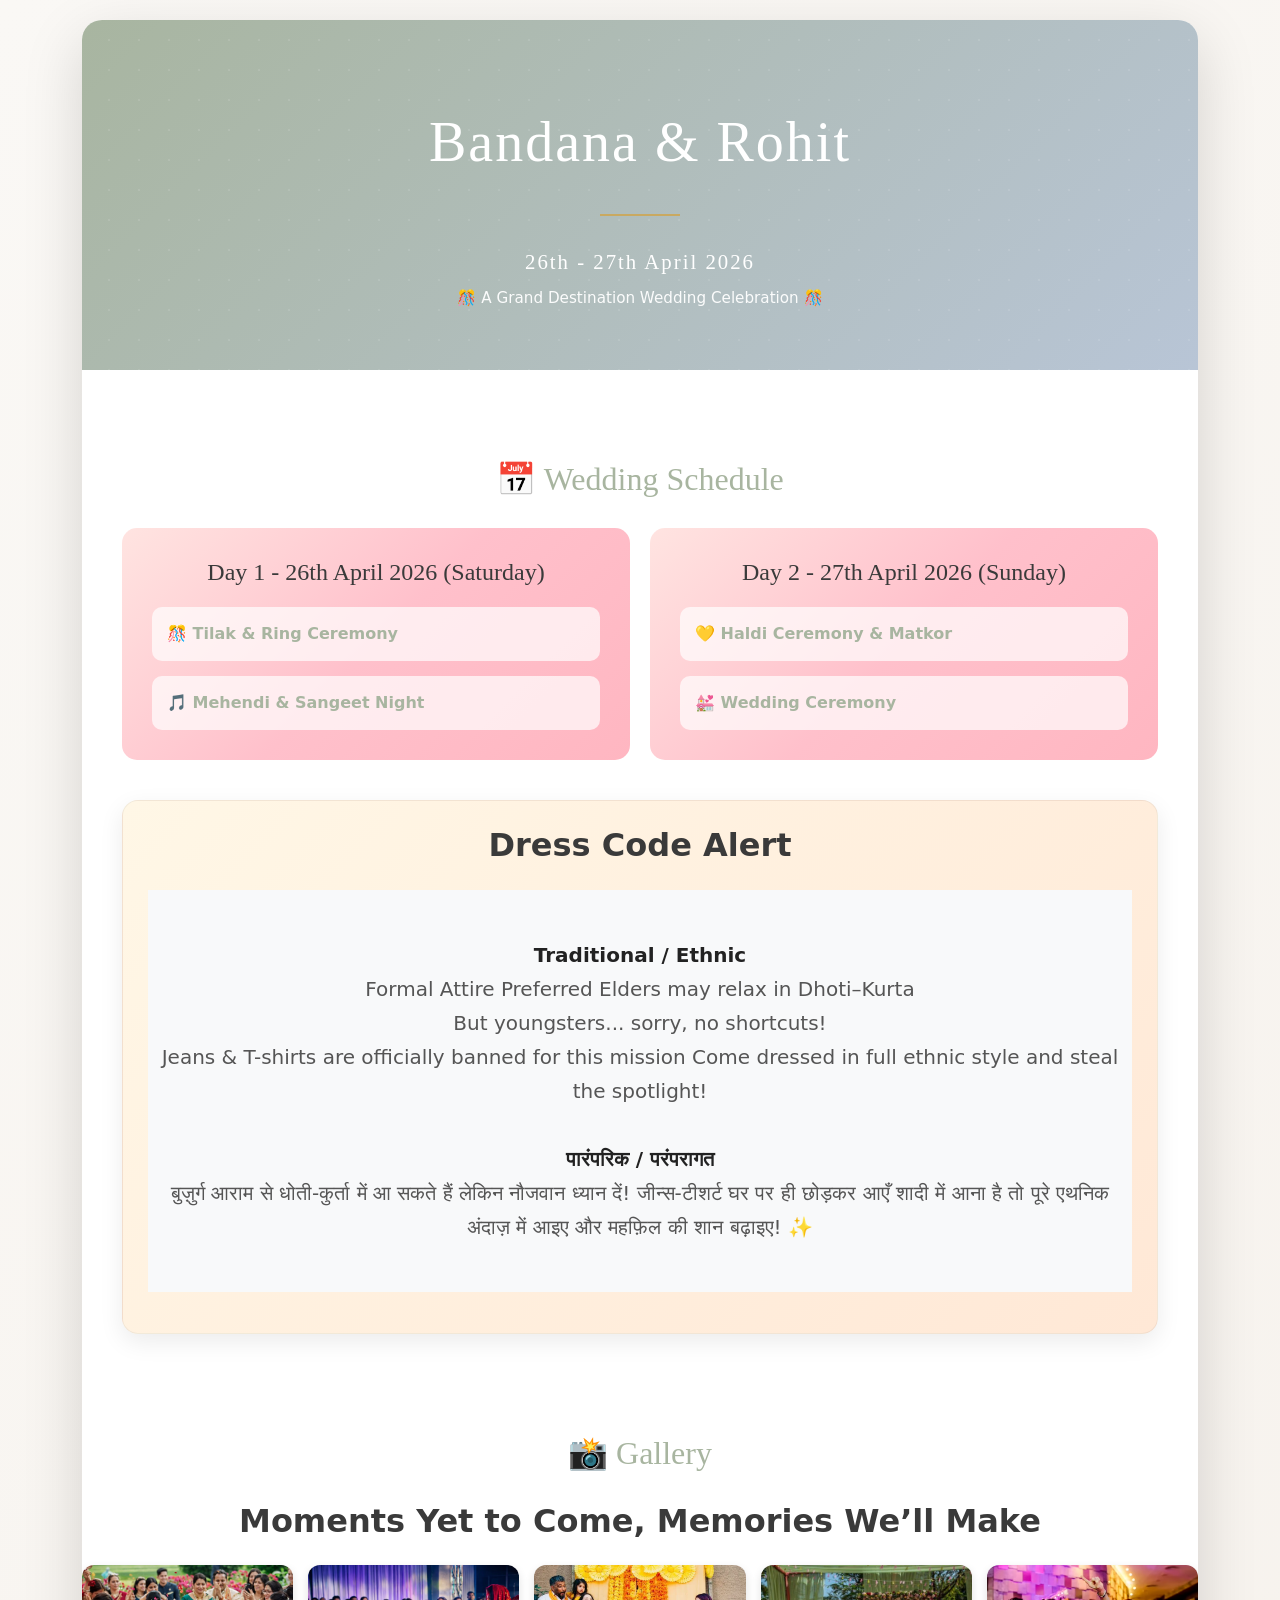
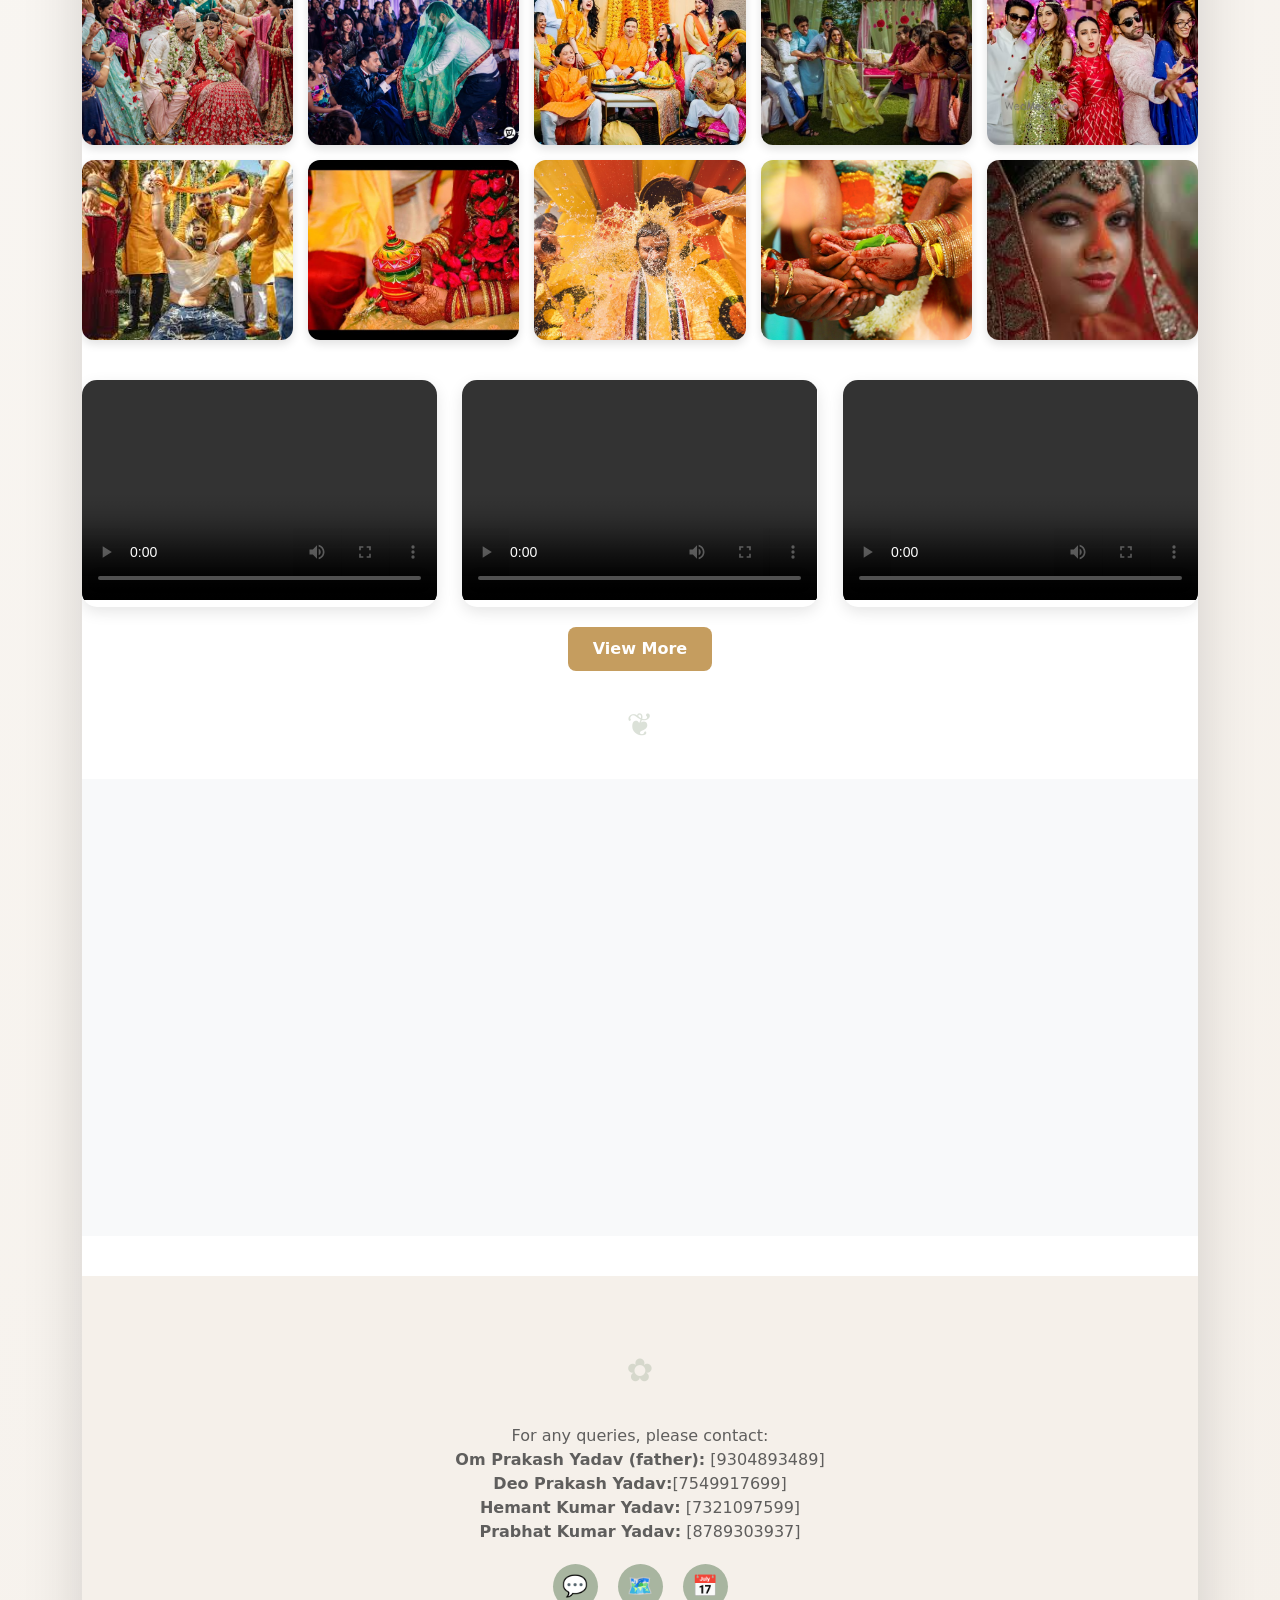
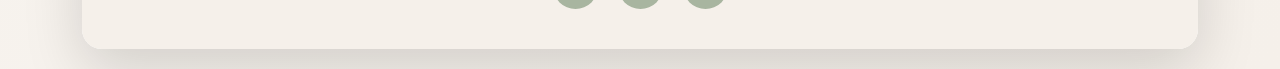
==== details.html @ a18f1889 "Update details.html" ====
<!DOCTYPE html>
<html lang="en">

<head>
    <meta charset="UTF-8">
    <meta name="viewport" content="width=device-width, initial-scale=1.0">
    <title>Wedding Invitation</title>
    <link rel="stylesheet" href="style.css">
    <link href="https://cdn.jsdelivr.net/npm/bootstrap@5.3.2/dist/css/bootstrap.min.css" rel="stylesheet">
</head>

<body>
    <div class="container">
        <div class="invitation-card">
            <div class="header-section">

                <div class="couple-names">
                    Bandana & Rohit
                </div>
                <div class="divider"></div>
                <div class="wedding-date">26th - 27th April 2026</div>
                <div
                    style="font-size: 0.95rem; color: rgba(255,255,255,0.95); margin-top: 10px; position: relative; z-index: 1;">
                    🎊 A Grand Destination Wedding Celebration 🎊
                </div>
            </div>

            <div class="content-section">
                <h2
                    style="font-family: var(--font-display); font-size: 2rem; color: var(--color-sage); text-align: center; margin: 40px 0 30px;">
                    📅 Wedding Schedule</h2>

                <div style="
display:grid;
grid-template-columns:repeat(auto-fit,minmax(350px,1fr));
gap:20px;
margin-bottom:40px;
">

                    <!-- Day 1 -->
                    <div
                        style="background: linear-gradient(135deg, #ffe4e1 0%, #ffc0cb 50%, #ffb6c1 100%); padding: 30px; border-radius: 15px;">
                        <h3
                            style="font-family: var(--font-display); color: var(--color-charcoal); font-size: 1.5rem; margin-bottom: 20px; text-align: center;">
                            Day 1 - 26th April 2026 (Saturday)
                        </h3>

                        <div style="display: grid; gap: 15px;">
                            <div style="background: rgba(255,255,255,0.7); padding: 15px; border-radius: 10px;">
                                <strong style="color: var(--color-sage);">🎊 Tilak & Ring Ceremony</strong>
                            </div>

                            <div style="background: rgba(255,255,255,0.7); padding: 15px; border-radius: 10px;">
                                <strong style="color: var(--color-sage);">🎵 Mehendi &  Sangeet Night </strong>
                            </div>
                        </div>
                    </div>
                    <!-- Day 2 -->
                    <div
                        style="background: linear-gradient(135deg, #ffe4e1 0%, #ffc0cb 50%, #ffb6c1 100%); padding: 30px; border-radius: 15px;">
                        <h3
                            style="font-family: var(--font-display); color: var(--color-charcoal); font-size: 1.5rem; margin-bottom: 20px; text-align: center;">
                            Day 2 - 27th April 2026 (Sunday)
                        </h3>

                        <div style="display: grid; gap: 15px;">

                            <div style="background: rgba(255,255,255,0.7); padding: 15px; border-radius: 10px;">
                                <strong style="color: var(--color-sage);">💛 Haldi Ceremony & Matkor</strong>
                            </div>
                            <div style="background: rgba(255,255,255,0.7); padding: 15px; border-radius: 10px;">
                                <strong style="color: var(--color-sage);">💒 Wedding Ceremony</strong>
                            </div>
                        </div>
                    </div>

                </div>

                <!-- Dress Code Card -->
                <div class="detail-card">
                    <div class="detail-text fs-5">
                        <h2 style="text-align:center;margin-bottom:25px;font-weight:700;color:var(--color-charcoal);">
                            Dress Code Alert
                        </h2>
                            <!-- English -->
                              <p class="bg-light py-5">
                            <strong><b>Traditional / Ethnic</b></strong><br>
                             Formal Attire Preferred Elders may relax in Dhoti–Kurta <br>But youngsters... sorry, no shortcuts!<br>
                            Jeans & T-shirts are officially banned for this mission 
                            Come dressed in full ethnic style and steal the spotlight!<br><br>
                            <!-- Hindi -->
                            
                            <strong>पारंपरिक / परंपरागत</strong><br>
                            बुज़ुर्ग आराम से धोती-कुर्ता में आ सकते हैं 
                            लेकिन नौजवान ध्यान दें!
                            जीन्स-टीशर्ट घर पर ही छोड़कर आएँ 
                            शादी में आना है तो पूरे एथनिक अंदाज़ में आइए और महफ़िल की शान बढ़ाइए! ✨</p>
                    </div>
                </div>
            </div>

            <h2 style=" font-family: var(--font-display); font-size: 2rem; color: var(--color-sage); text-align:
                            center; margin: 50px 0 30px;">
                📸 Gallery</h2>

            <div id="gallery-section" style="margin-bottom:40px;">

                <h2 style="text-align:center;margin-bottom:25px;font-weight:700;color:var(--color-charcoal);">
                    Moments Yet to Come, Memories We’ll Make
                </h2>

                <div class="gallery-grid">
                    <img src="weading.png" class="gallery-img">
                    <img src="dance.png" class="gallery-img">
                    <img src="family.webp" class="gallery-img">
                    <img src="family2.jpg" class="gallery-img">
                    <img src="fun2.avif" class="gallery-img">
                    <img src="haldi.jpeg" class="gallery-img">
                    <img src="bihari.jpg" class="gallery-img">
                    <img src="haldi2.webp" class="gallery-img">
                    <img src="vandu.jpeg" class="gallery-img">
                    <img src="sindoor.jpeg" class="gallery-img">

                </div>


            </div>

            <div class="video-grid">

                <div class="video-card">
                    <video controls>
                        <source src="dance.mp4" type="video/mp4">
                    </video>
                </div>

                <div class="video-card">
                    <video controls>
                        <source src="funmoment.mp4" type="video/mp4">
                    </video>
                </div>

                <div class="video-card">
                    <video controls>
                        <source src="father-moment.mp4" type="video/mp4">
                    </video>
                </div>
            </div>

            <div style="text-align:center;">
                <button class="view-more-btn" onclick="showMoreVideos(this)">
                    View More
                </button>
            </div>

            <div class="decorative-element">❦</div><div class="details-grid bg-light">
                    <!-- Venue Card -->
                    <div class="">
                        <!-- Google Maps Embed -->
                        
                        <iframe src="https://www.google.com/maps/embed?pb=!1m18!1m12!1m3!1d3599.4358944942387!2d85.2217931753936!3d25.557160877481095!2m3!1f0!2f0!3f0!3m2!1i1024!2i768!4f13.1!3m3!1m2!1s0x39f2a1364d411ce1%3A0x1c06bd590e1f676f!2sUsha%20Resort%20%7C%20Best%20Destination%20Wedding%20in%20patna!5e0!3m2!1sen!2sin!4v1775401212405!5m2!1sen!2sin" width="600" height="450" style="border:0;" allowfullscreen="" loading="lazy" referrerpolicy="no-referrer-when-downgrade"></iframe>
                    </div>
                </div>
            

           

        <div class="footer-section">
            

            <div class="decorative-element">✿</div>

            <div style="margin-top: 25px; color: var(--color-charcoal); opacity: 0.8;">
                For any queries, please contact:<br>
                <strong>Om Prakash Yadav (father):</strong> [9304893489]<br>
                <strong>Deo Prakash Yadav:</strong>[7549917699] <br>
                <strong>Hemant Kumar Yadav:</strong> [7321097599]<br>
                <strong>Prabhat Kumar Yadav:</strong> [8789303937]
            </div>

            <div class="social-links">
                <a href="#" class="social-link" title="WhatsApp">💬</a>
                <a href="#" class="social-link" title="Location">🗺️</a>
                <a href="#" class="social-link" title="Calendar">📅</a>
            </div>
        </div>
    </div>
    </div>
    <script>document.getElementById('rsvpForm').addEventListener('submit', function (e) {
            e.preventDefault();

            const name = document.getElementById('guestName').value;
            const email = document.getElementById('guestEmail').value;
            const attendance = document.getElementById('attendance').value;
            const guests = document.getElementById('guests').value;
            const phone = document.getElementById('phone').value || 'Not provided';

            if (attendance === 'yes') {
                const guestData = {
                    name: name,
                    email: email,
                    guests: guests,
                    phone: phone,
                    timestamp: new Date().toLocaleString('en-IN', { timeZone: 'Asia/Kolkata' })
                };

                let guestList = JSON.parse(localStorage.getItem('weddingGuests') || '[]');
                guestList.push(guestData);
                localStorage.setItem('weddingGuests', JSON.stringify(guestList));
            }

            const message = `*New RSVP Response*%0A%0AName: ${name}%0AEmail: ${email}%0AAttendance: ${attendance === 'yes' ? 'Attending ✅' : 'Not Attending ❌'}%0AGuests: ${guests}%0APhone: ${phone}`;

            const whatsappNumber = '917321097599';
            const whatsappURL = `https://wa.me/${whatsappNumber}?text=${message}`;

            const responseMessage = document.getElementById('responseMessage');

            if (attendance === 'yes') {
                responseMessage.textContent = `Thank you, ${name}! We're delighted you'll be joining us. Redirecting to WhatsApp...`;
                responseMessage.style.background = 'rgba(168, 181, 160, 0.2)';
            } else {
                responseMessage.textContent = `Thank you for letting us know, ${name}. We'll miss you! Redirecting to WhatsApp...`;
                responseMessage.style.background = 'rgba(212, 165, 154, 0.2)';
            }

            responseMessage.classList.add('show');

            setTimeout(() => {
                window.open(whatsappURL, '_blank');
                this.reset();
            }, 1500);

            setTimeout(() => {
                responseMessage.classList.remove('show');
            }, 5000);
        });</script>
    <script src="page.js"></script>
</body>

</html>
---- style.css ----
:root {
      --color-cream: #faf8f5;
      --color-sage: #a8b5a0;
      --color-terracotta: #d4a59a;
      --color-gold: #c9a961;
      --color-charcoal: #3a3a3a;
      --color-white: #ffffff;
      --color-dusty-blue: #b8c5d6;
      --font-display: 'Georgia', serif;
      --font-body: -apple-system, BlinkMacSystemFont, 'Segoe UI', sans-serif;
  }

  * {
      margin: 0;
      padding: 0;
      box-sizing: border-box;
  }

  body {
      font-family: var(--font-body);
      background: linear-gradient(135deg, var(--color-cream) 0%, #f5f0ea 100%);
      color: var(--color-charcoal);
      line-height: 1.6;
      min-height: 100vh;
      overflow-x: hidden;
  }

  .container {
      max-width: 700px;
      margin: 0 auto;
      padding: 20px;
  }

  .invitation-card {
      background: var(--color-white);
      border-radius: 20px;
      box-shadow: 0 20px 60px rgba(0, 0, 0, 0.15);
      overflow: hidden;
      animation: fadeInUp 1s ease-out;
  }

  @keyframes fadeInUp {
      from {
          opacity: 0;
          transform: translateY(30px);
      }

      to {
          opacity: 1;
          transform: translateY(0);
      }
  }

  .header-section {
      background: linear-gradient(135deg, var(--color-sage) 0%, var(--color-dusty-blue) 100%);
      padding: 60px 40px;
      text-align: center;
      position: relative;
      overflow: hidden;
  }

  .header-section::before {
      content: '';
      position: absolute;
      top: -50%;
      left: -50%;
      width: 200%;
      height: 200%;
      background: radial-gradient(circle, rgba(255, 255, 255, 0.1) 1px, transparent 1px);
      background-size: 30px 30px;
      animation: movePattern 20s linear infinite;
  }

  @keyframes movePattern {
      0% {
          transform: translate(0, 0);
      }

      100% {
          transform: translate(30px, 30px);
      }
  }

  .invitation-title {
      font-family: var(--font-display);
      font-size: 1.2rem;
      letter-spacing: 4px;
      text-transform: uppercase;
      color: var(--color-white);
      margin-bottom: 15px;
      position: relative;
      z-index: 1;
      animation: fadeIn 1.5s ease-out 0.3s both;
  }

  @keyframes fadeIn {
      from {
          opacity: 0;
      }

      to {
          opacity: 1;
      }
  }

  .couple-names {
      font-family: var(--font-display);
      font-size: 3.5rem;
      color: var(--color-white);
      font-weight: 400;
      letter-spacing: 2px;
      margin: 20px 0;
      position: relative;
      z-index: 1;
      animation: fadeIn 1.5s ease-out 0.6s both;
  }

  .ampersand {
      font-size: 2.5rem;
      font-style: italic;
      margin: 0 15px;
      opacity: 0.9;
      font-family: 'Courier New', monospace;
      color: var(--color-gold);
  }

  .code-bracket {
      color: var(--color-gold);
      font-family: 'Courier New', monospace;
      font-size: 2.8rem;
      opacity: 0.8;
  }

  .wedding-date {
      font-family: var(--font-display);
      font-size: 1.3rem;
      color: var(--color-white);
      letter-spacing: 2px;
      margin-top: 20px;
      position: relative;
      z-index: 1;
      animation: fadeIn 1.5s ease-out 0.9s both;
  }

  .divider {
      width: 80px;
      height: 2px;
      background: var(--color-gold);
      margin: 30px auto;
      position: relative;
      animation: expandWidth 1s ease-out 1.2s both;
  }

  @keyframes expandWidth {
      from {
          width: 0;
      }

      to {
          width: 80px;
      }
  }

  .content-section {
      padding: 50px 40px;
  }

  .section-title {
      font-family: var(--font-display);
      font-size: 1.8rem;
      color: var(--color-sage);
      text-align: center;
      margin-bottom: 25px;
      letter-spacing: 1px;
  }

  .message {
      font-size: 1.1rem;
      text-align: center;
      color: var(--color-charcoal);
      line-height: 1.8;
      margin-bottom: 40px;
      font-style: italic;
      opacity: 0.9;
  }

  .details-grid {
      display: grid;
      grid-template-columns: repeat(auto-fit, minmax(250px, 1fr));
      gap: 30px;
      margin-bottom: 40px;
  }

  .detail-card {
      background: linear-gradient(135deg, #f9f7f4 0%, #fdfbf8 100%);
      padding: 30px;
      border-radius: 15px;
      text-align: center;
      border: 1px solid rgba(168, 181, 160, 0.2);
      transition: transform 0.3s ease, box-shadow 0.3s ease;
  }

  .detail-card:hover {
      transform: translateY(-5px);
      box-shadow: 0 10px 30px rgba(0, 0, 0, 0.1);
  }

  .detail-icon {
      font-size: 2.5rem;
      margin-bottom: 15px;
  }

  .detail-label {
      font-family: var(--font-display);
      font-size: 1.2rem;
      color: var(--color-sage);
      margin-bottom: 10px;
      letter-spacing: 1px;
  }

  .detail-text {
      font-size: 1rem;
      color: var(--color-charcoal);
      line-height: 1.6;
  }

  .venue-name {
      font-weight: 600;
      margin-bottom: 5px;
  }

  .rsvp-section {
      background: linear-gradient(135deg, var(--color-terracotta) 0%, #e4b8ad 100%);
      padding: 40px;
      text-align: center;
      border-radius: 15px;
      margin-top: 30px;
  }

  .rsvp-title {
      font-family: var(--font-display);
      font-size: 1.8rem;
      color: var(--color-white);
      margin-bottom: 20px;
      letter-spacing: 1px;
  }

  .rsvp-form {
      max-width: 400px;
      margin: 0 auto;
  }

  .form-group {
      margin-bottom: 20px;
      text-align: left;
  }

  .form-label {
      display: block;
      color: var(--color-white);
      margin-bottom: 8px;
      font-weight: 500;
      font-size: 0.95rem;
  }

  .form-input,
  .form-select {
      width: 100%;
      padding: 12px 15px;
      border: 2px solid rgba(255, 255, 255, 0.3);
      border-radius: 8px;
      font-size: 1rem;
      font-family: var(--font-body);
      background: rgba(255, 255, 255, 0.95);
      color: var(--color-charcoal);
      transition: border-color 0.3s ease;
  }

  .form-input:focus,
  .form-select:focus {
      outline: none;
      border-color: var(--color-gold);
  }

  .form-select {
      cursor: pointer;
  }

  .submit-btn {
      width: 100%;
      padding: 15px 30px;
      background: var(--color-gold);
      color: var(--color-white);
      border: none;
      border-radius: 8px;
      font-size: 1.1rem;
      font-weight: 600;
      letter-spacing: 1px;
      text-transform: uppercase;
      cursor: pointer;
      transition: background 0.3s ease, transform 0.2s ease;
      margin-top: 10px;
  }

  .submit-btn:hover {
      background: #b8954f;
      transform: translateY(-2px);
  }

  .submit-btn:active {
      transform: translateY(0);
  }

  .response-message {
      margin-top: 20px;
      padding: 15px;
      border-radius: 8px;
      background: rgba(255, 255, 255, 0.9);
      color: var(--color-charcoal);
      display: none;
  }

  .response-message.show {
      display: block;
      animation: slideDown 0.5s ease-out;
  }

  @keyframes slideDown {
      from {
          opacity: 0;
          transform: translateY(-10px);
      }

      to {
          opacity: 1;
          transform: translateY(0);
      }
  }

  .footer-section {
      padding: 40px;
      text-align: center;
      background: #f5f0ea;
  }

  .footer-text {
      font-family: var(--font-display);
      font-size: 1.1rem;
      color: var(--color-sage);
      font-style: italic;
      margin-bottom: 15px;
  }

  .social-links {
      display: flex;
      justify-content: center;
      gap: 20px;
      margin-top: 20px;
  }

  .social-link {
      width: 45px;
      height: 45px;
      border-radius: 50%;
      background: var(--color-sage);
      color: var(--color-white);
      display: flex;
      align-items: center;
      justify-content: center;
      text-decoration: none;
      font-size: 1.3rem;
      transition: background 0.3s ease, transform 0.3s ease;
  }

  .social-link:hover {
      background: var(--color-gold);
      transform: scale(1.1);
  }

  .decorative-element {
      text-align: center;
      margin: 30px 0;
      font-size: 2rem;
      color: var(--color-sage);
      opacity: 0.4;
  }

  @media (max-width: 768px) {
      .couple-names {
          font-size: 2.5rem;
      }

      .ampersand {
          font-size: 2rem;
      }

      .header-section,
      .content-section,
      .rsvp-section,
      .footer-section {
          padding: 30px 25px;
      }

      .details-grid {
          grid-template-columns: 1fr;
      }
  }
  .gallery-grid{
    display:grid;
    grid-template-columns:repeat(auto-fit,minmax(180px,1fr));
    gap:15px;
    margin-bottom:40px;
}

.gallery-img{
    width:100%;
    height:180px;
    object-fit:cover;
    border-radius:12px;
    box-shadow:0 4px 10px rgba(0,0,0,0.12);
    transition:transform .3s ease;
    cursor:pointer;
}

.gallery-img:hover{
    transform:scale(1.06);
}
.video-grid{
display:grid;
grid-template-columns:repeat(auto-fit,minmax(300px,1fr));
gap:25px;
margin-bottom:20px;
}

.video-card{
border-radius:15px;
overflow:hidden;
box-shadow:0 5px 15px rgba(0,0,0,0.1);
}

.video-card video{
width:100%;
height:220px;
object-fit:cover;
}

.extra-video{
display:none;
}

.view-more-btn{
padding:10px 25px;
border:none;
background:#c59d5f;
color:white;
border-radius:8px;
cursor:pointer;
font-weight:600;
}
.detail-card{
background: linear-gradient(135deg,#fff7e6,#ffe8d6);
border-radius:16px;
padding:25px;
box-shadow:0 8px 25px rgba(0,0,0,0.08);
border:1px solid rgba(0,0,0,0.05);
transition:all .3s ease;
position:relative;
overflow:hidden;
}

.detail-card:hover{
transform:translateY(-5px);
box-shadow:0 12px 35px rgba(0,0,0,0.12);
}

.detail-icon{
font-size:35px;
margin-bottom:10px;
background:linear-gradient(135deg,#ffb347,#ffcc33);
width:60px;
height:60px;
display:flex;
align-items:center;
justify-content:center;
border-radius:50%;
box-shadow:0 4px 12px rgba(0,0,0,0.15);
}

.venue-name{
font-size:20px;
font-weight:700;
color:#444;
margin-bottom:10px;
letter-spacing:0.5px;
}

.detail-text{
font-size:15px;
line-height:1.7;
color:#555;
}

.detail-text strong{
color:#222;
font-weight:600;
}
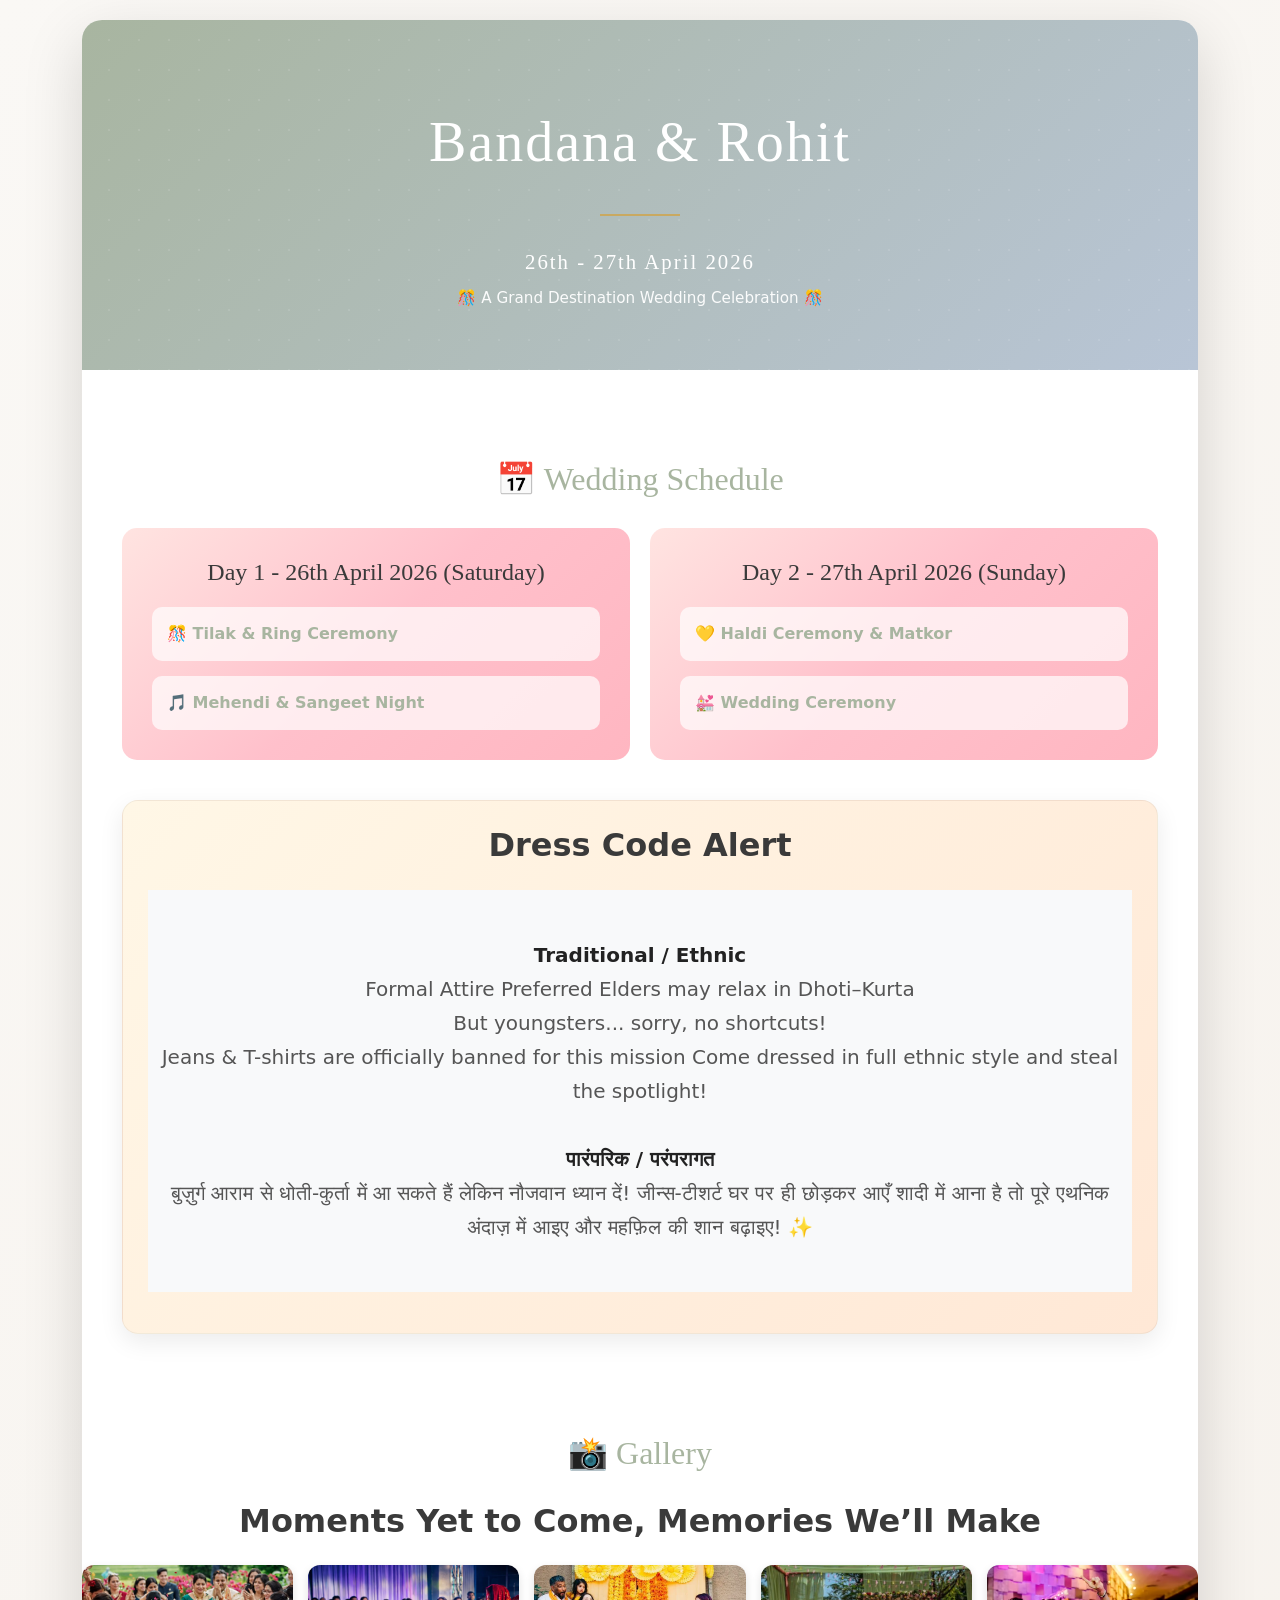
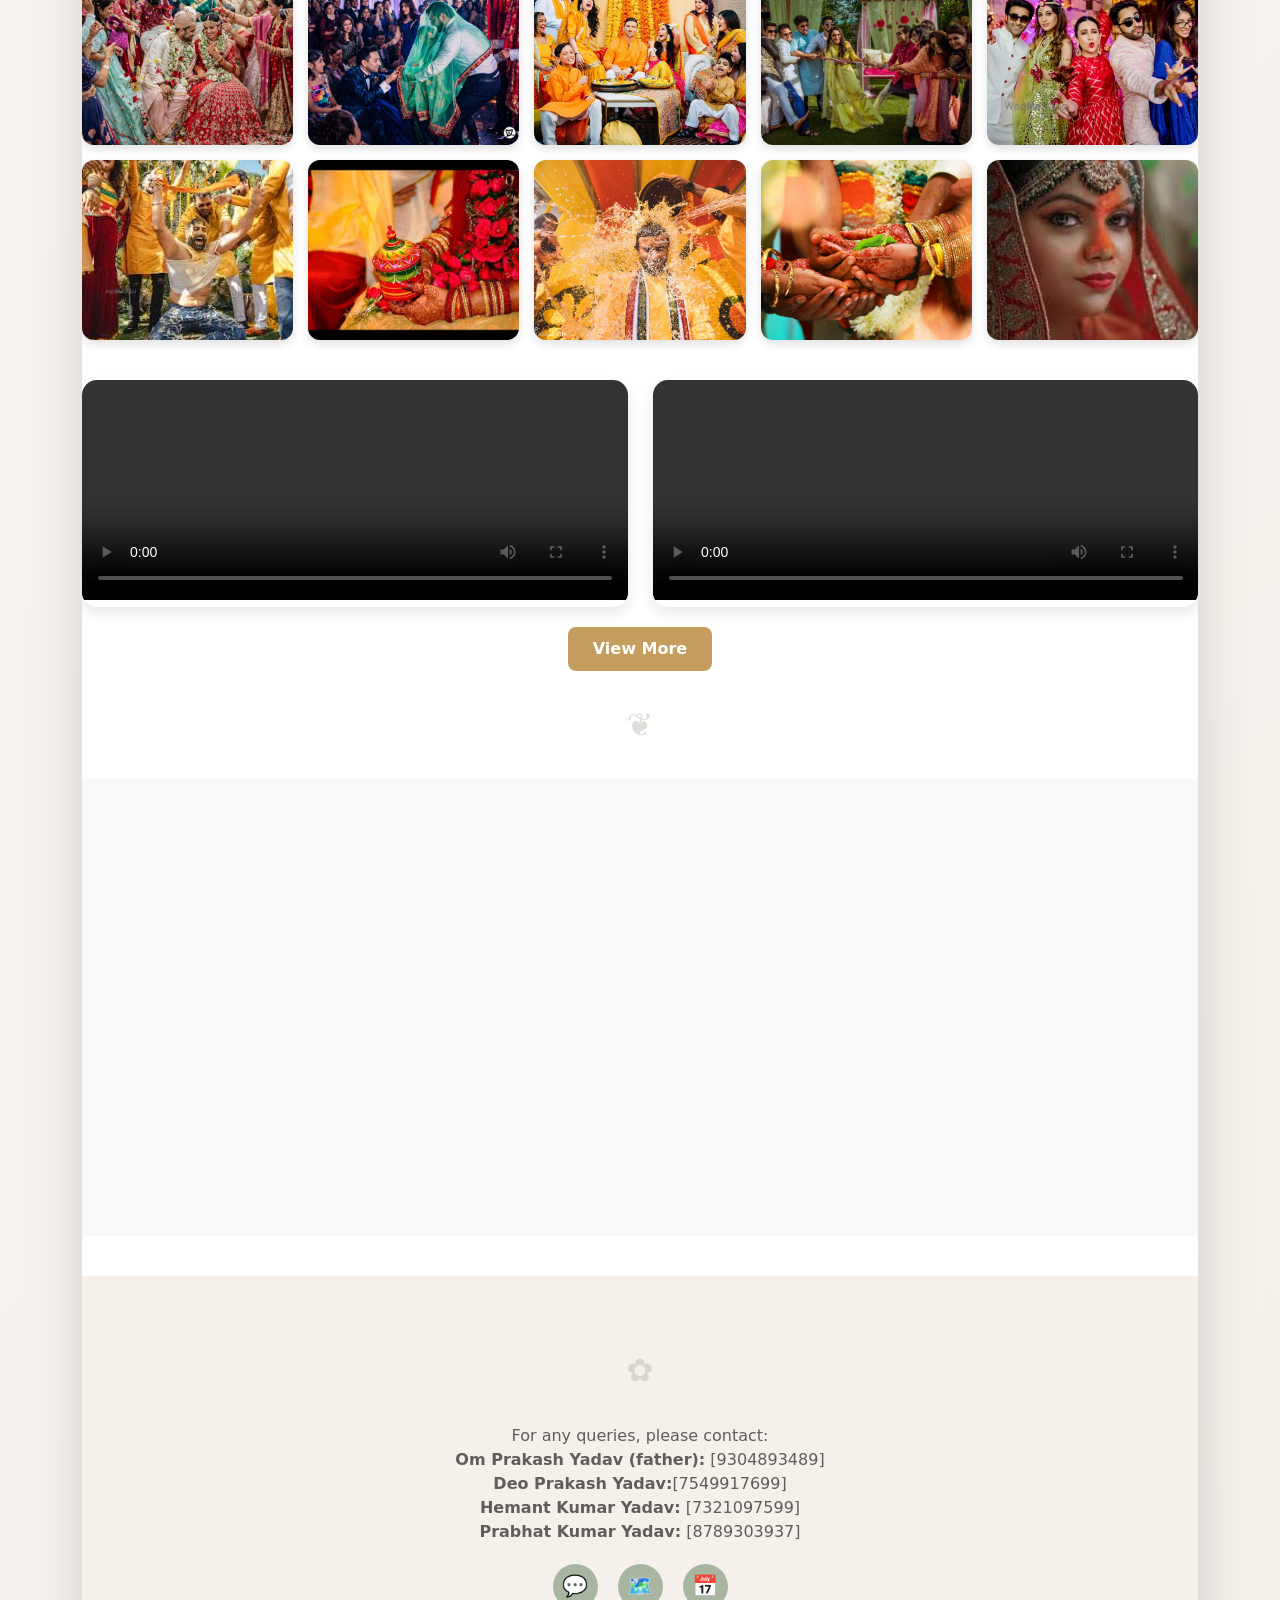
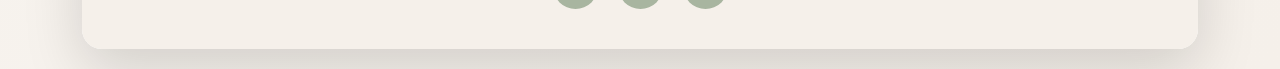
==== commit fee7e9c4: "Update details.html" ====
--- a/details.html
+++ b/details.html
@@ -128,11 +128,11 @@
 
             <div class="video-grid">
 
-                <div class="video-card">
+                <!--div class="video-card">
                     <video controls>
                         <source src="dance.mp4" type="video/mp4">
                     </video>
-                </div>
+            </div-->
 
                 <div class="video-card">
                     <video controls>
@@ -186,6 +186,31 @@
         </div>
     </div>
     </div>
+    
+                <audio id="bgMusic" loop>
+                    <source src="weading.mp3" type="audio/mpeg">
+                </audio>
+    <script>
+                    let music = document.getElementById("bgMusic");
+
+                    document.getElementById("startScreen").onclick = function () {
+                        music.play();
+                        this.style.display = "none";
+                    }
+                </script>
+
+                <script>
+                    window.addEventListener("load", function () {
+                        const music = document.getElementById("bgMusic");
+
+                        function playMusic() {
+                            music.play();
+                            document.removeEventListener("click", playMusic);
+                        }
+
+                        document.addEventListener("click", playMusic);
+                    });
+                </script>
     <script>document.getElementById('rsvpForm').addEventListener('submit', function (e) {
             e.preventDefault();
 
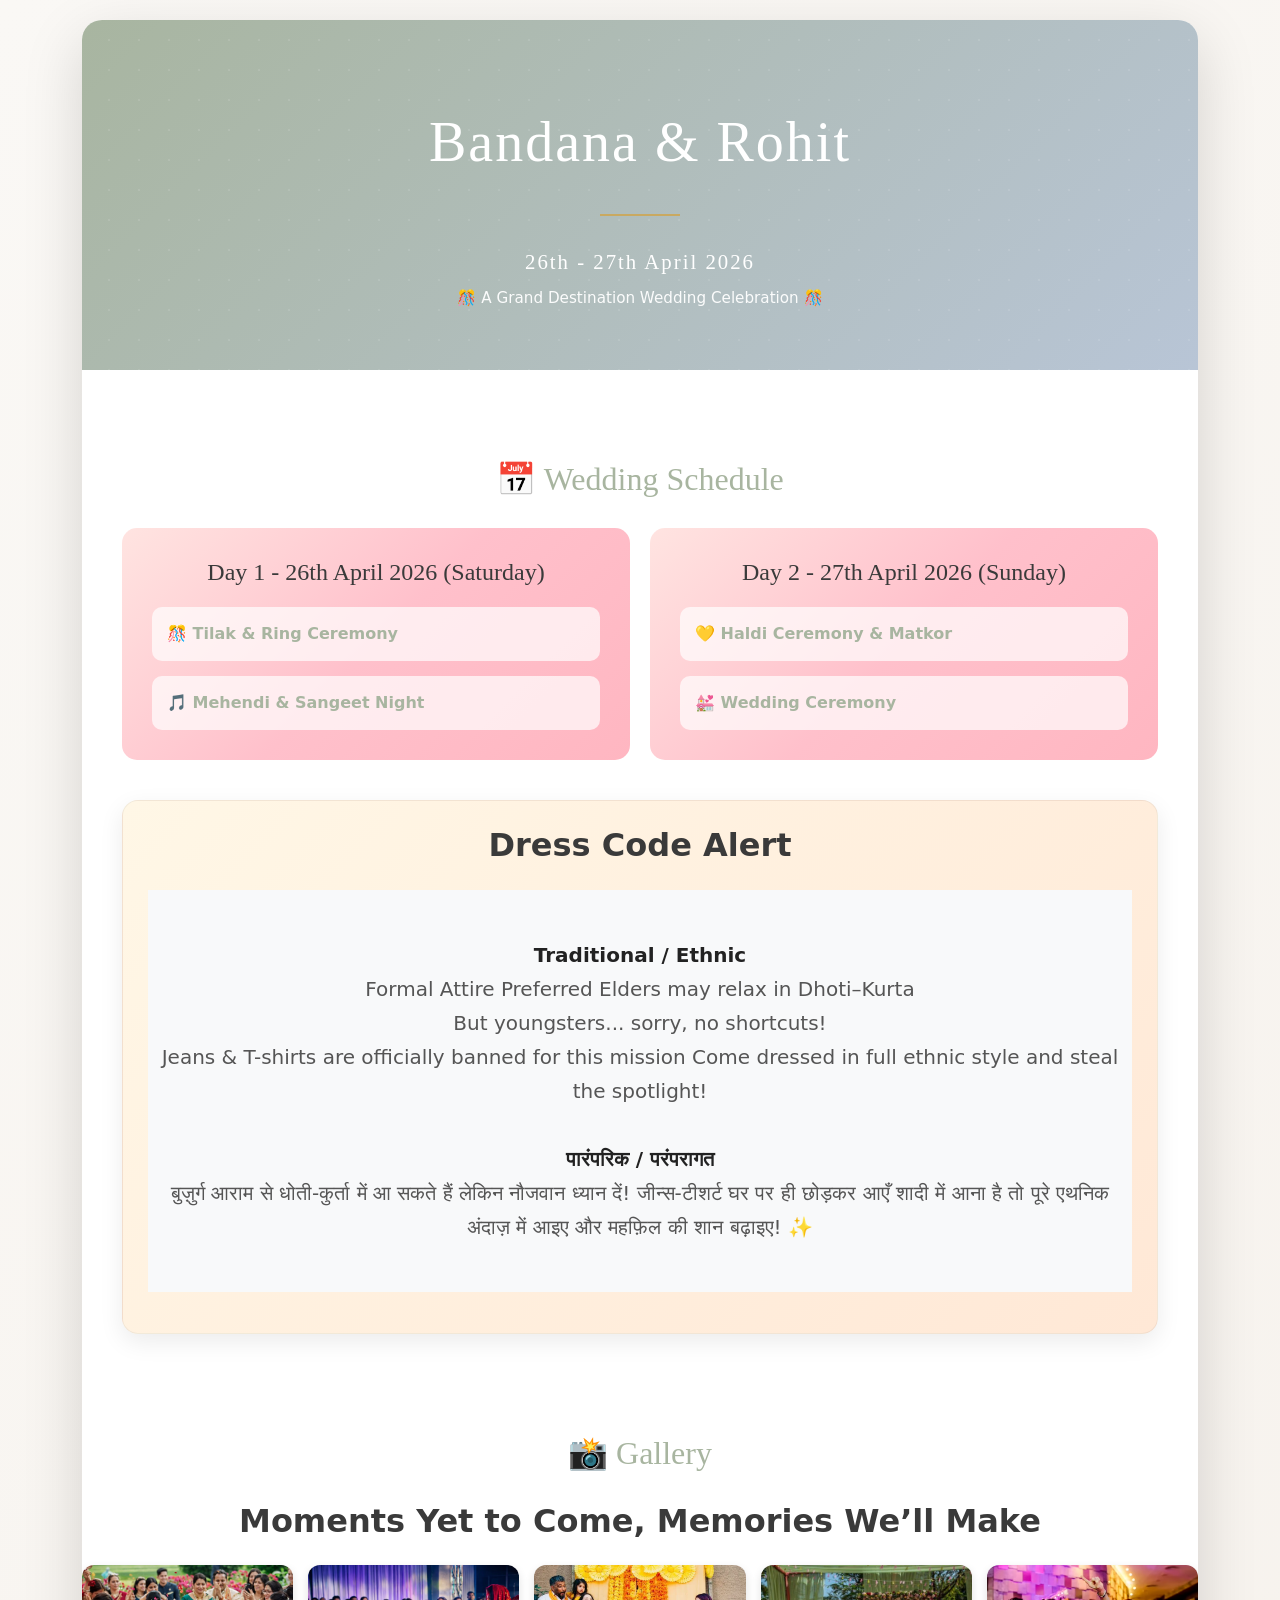
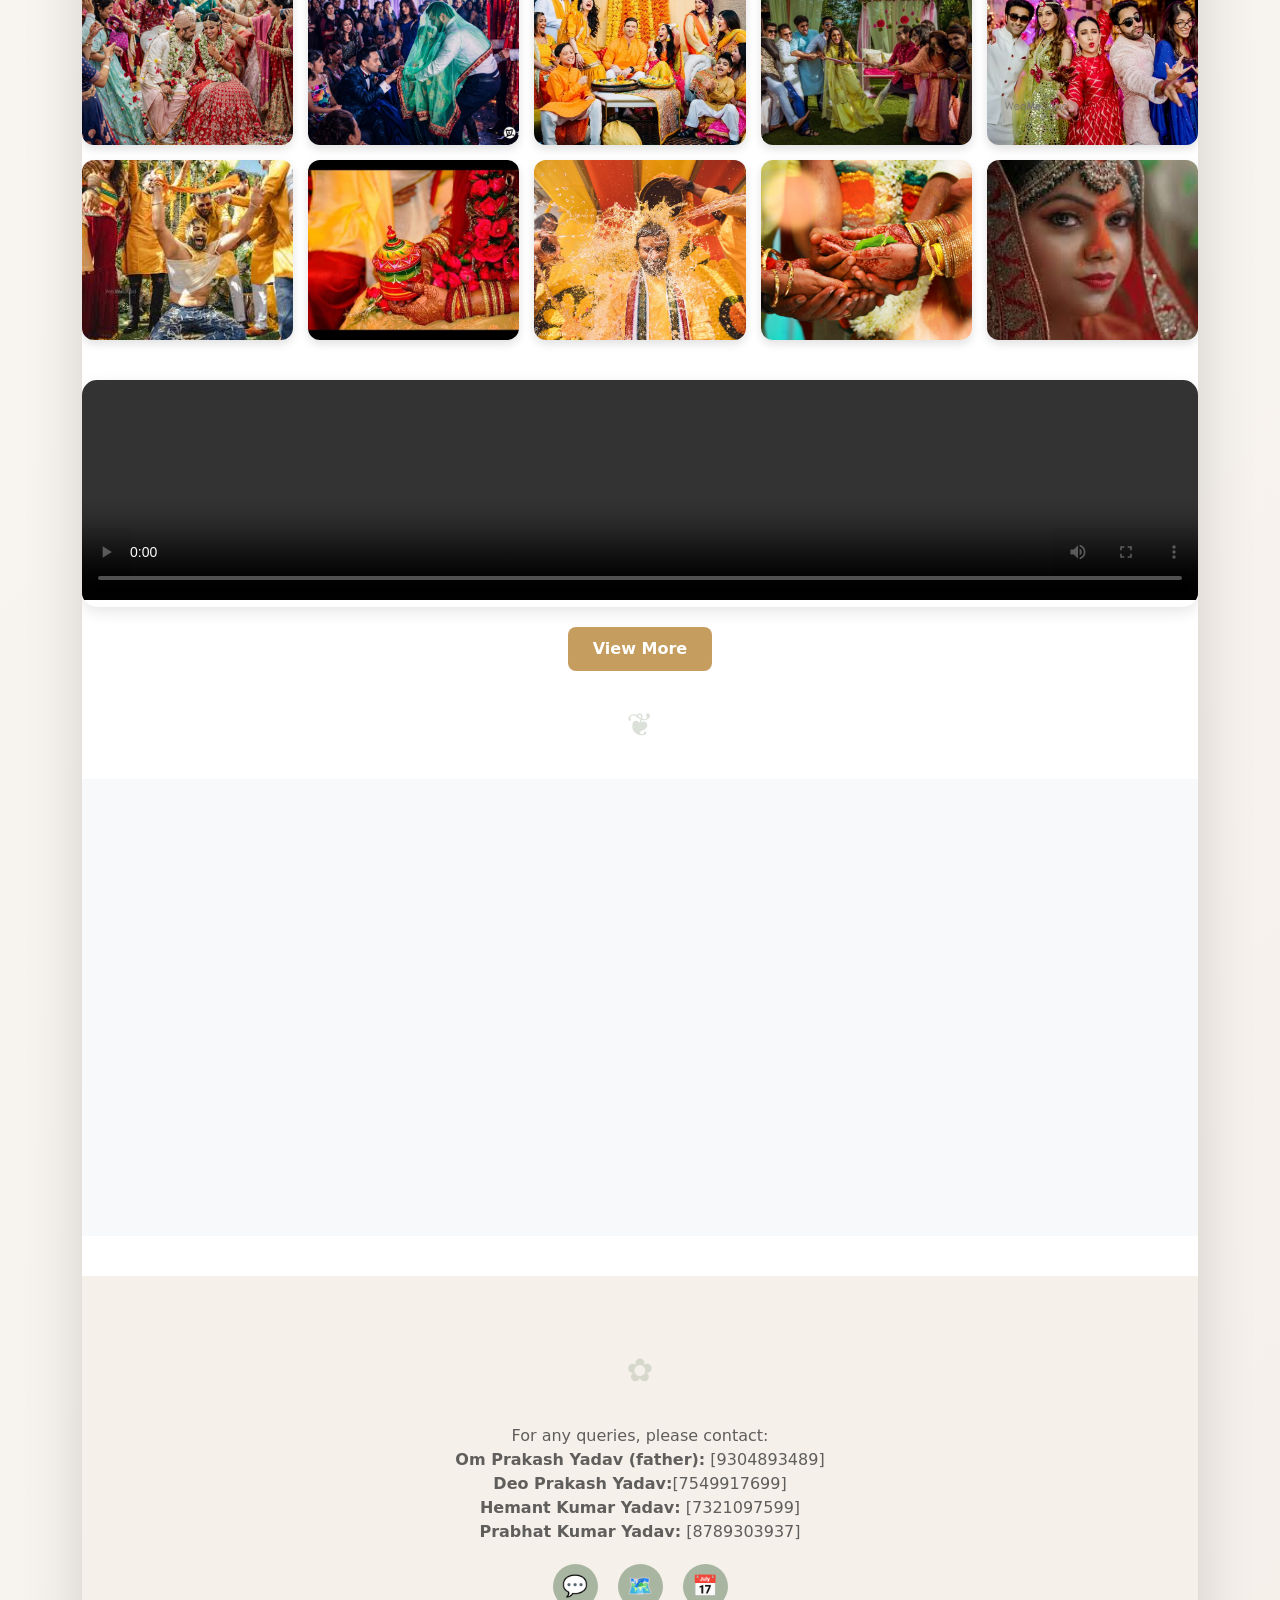
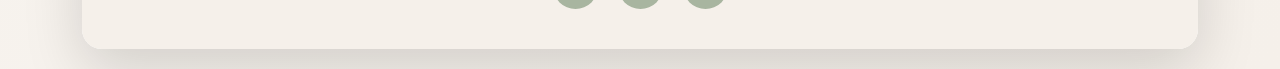
==== commit 359f68ab: "Update details.html" ====
--- a/details.html
+++ b/details.html
@@ -134,11 +134,11 @@
                     </video>
             </div-->
 
-                <div class="video-card">
+                <!--div class="video-card">
                     <video controls>
                         <source src="funmoment.mp4" type="video/mp4">
                     </video>
-                </div>
+            </div-->
 
                 <div class="video-card">
                     <video controls>
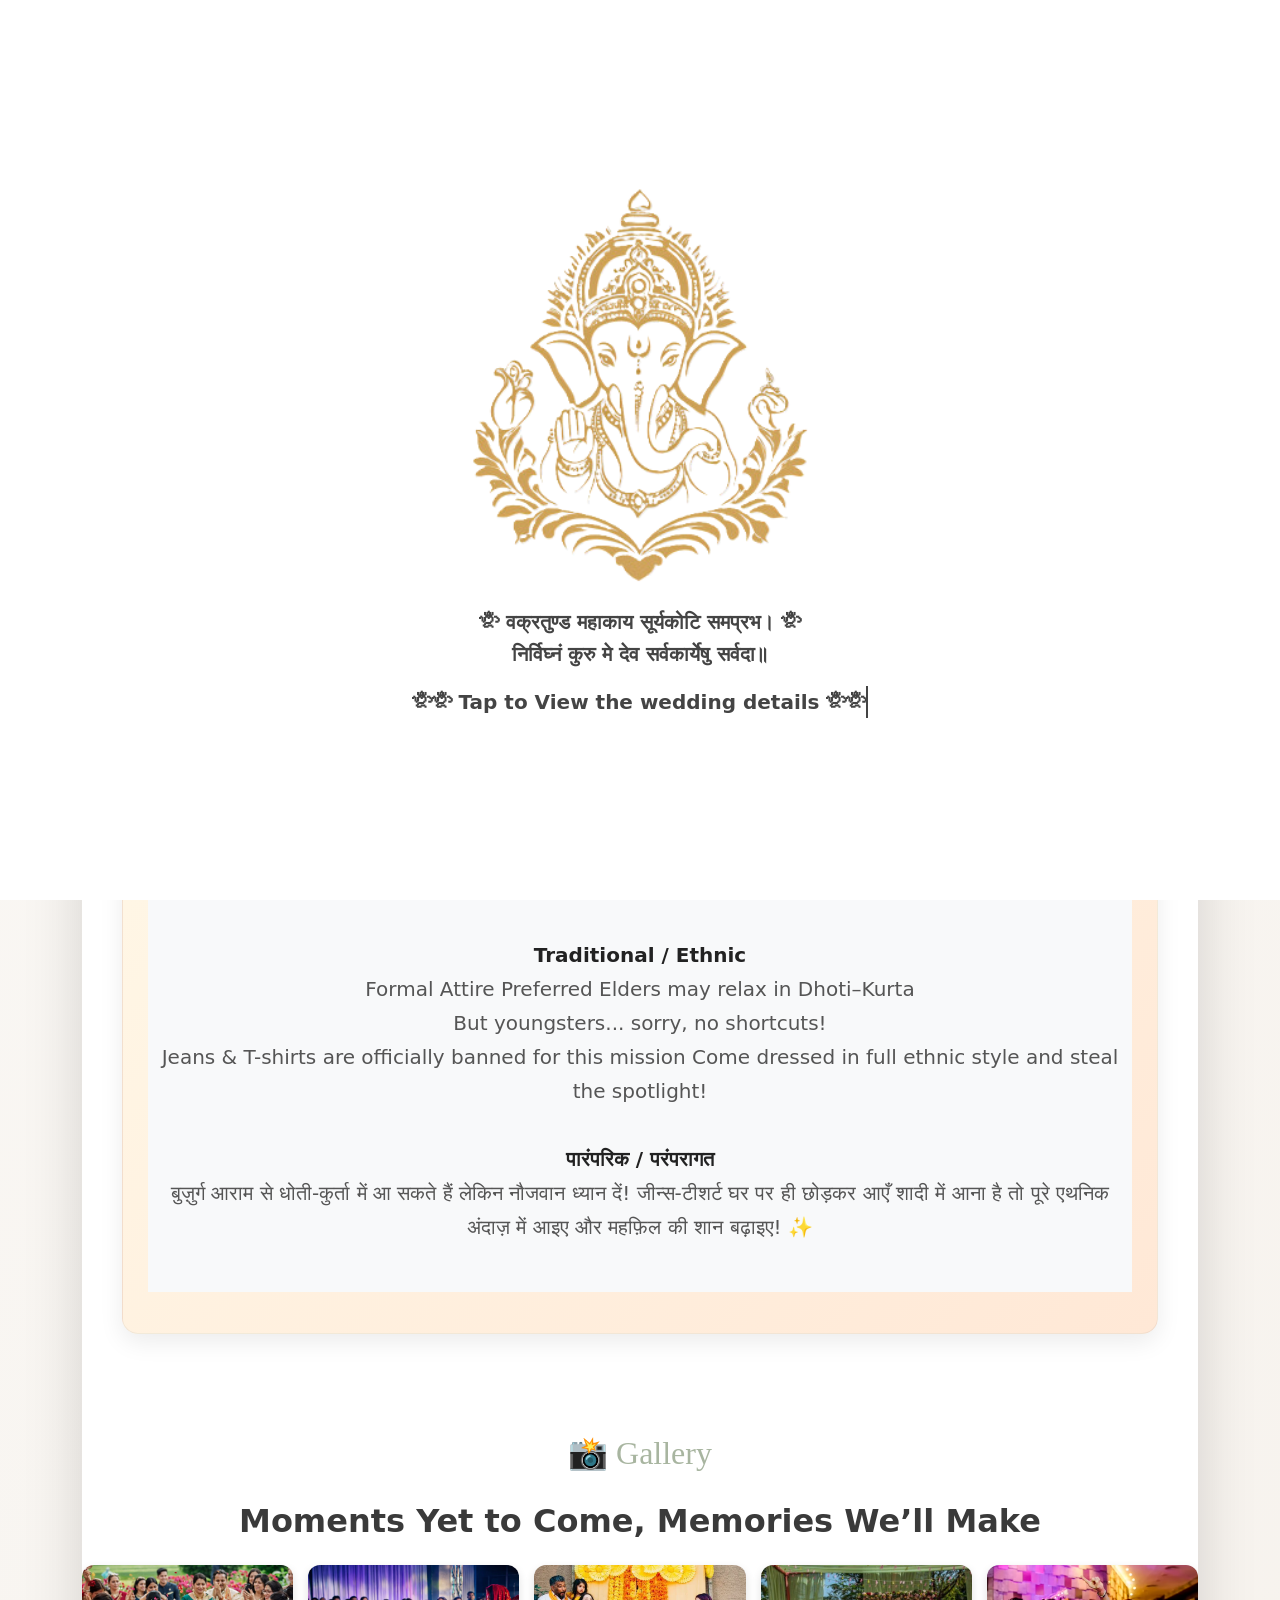
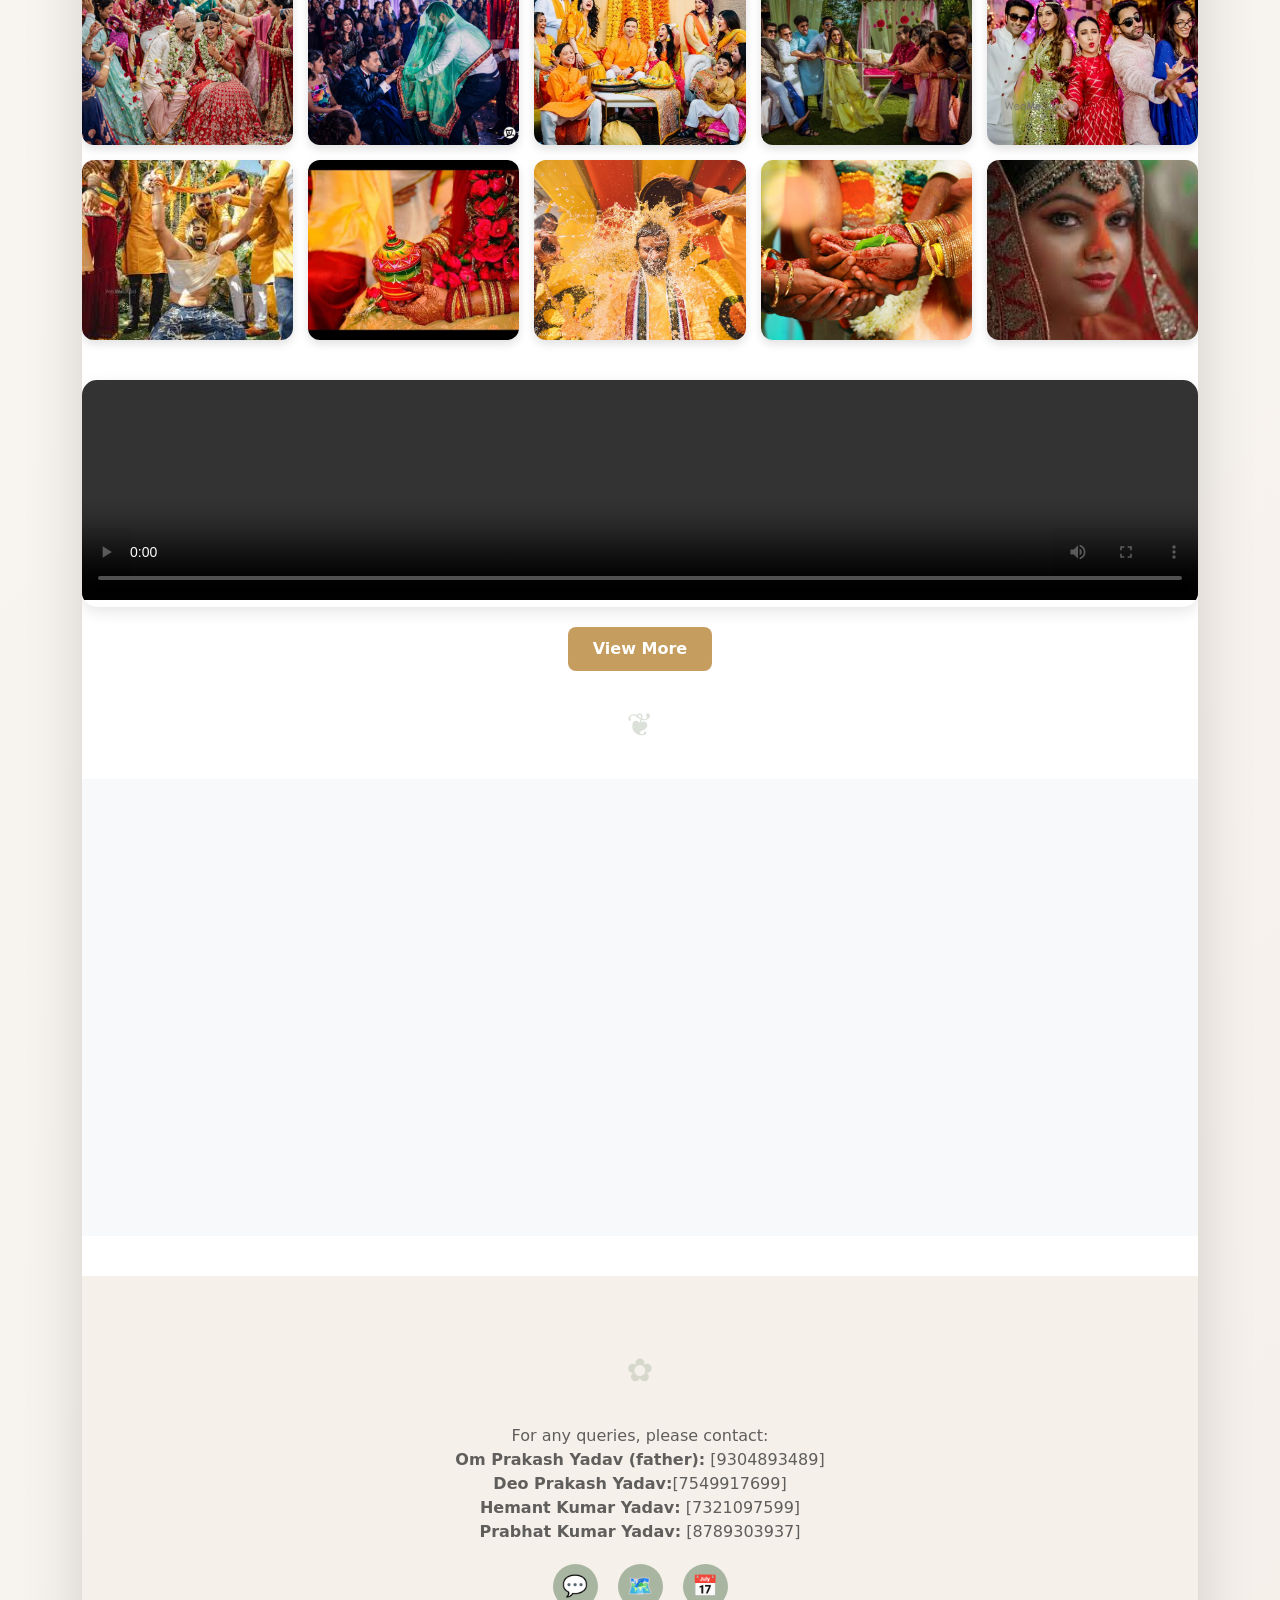
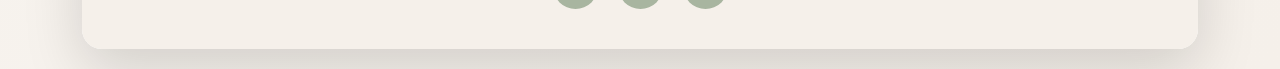
==== commit 53309076: "Update details.html" ====
--- a/details.html
+++ b/details.html
@@ -51,7 +51,7 @@
                             </div>
 
                             <div style="background: rgba(255,255,255,0.7); padding: 15px; border-radius: 10px;">
-                                <strong style="color: var(--color-sage);">🎵 Mehendi &  Sangeet Night </strong>
+                                <strong style="color: var(--color-sage);">🎵 Mehendi & Sangeet Night </strong>
                             </div>
                         </div>
                     </div>
@@ -82,19 +82,21 @@
                         <h2 style="text-align:center;margin-bottom:25px;font-weight:700;color:var(--color-charcoal);">
                             Dress Code Alert
                         </h2>
-                            <!-- English -->
-                              <p class="bg-light py-5">
+                        <!-- English -->
+                        <p class="bg-light py-5">
                             <strong><b>Traditional / Ethnic</b></strong><br>
-                             Formal Attire Preferred Elders may relax in Dhoti–Kurta <br>But youngsters... sorry, no shortcuts!<br>
-                            Jeans & T-shirts are officially banned for this mission 
+                            Formal Attire Preferred Elders may relax in Dhoti–Kurta <br>But youngsters... sorry, no
+                            shortcuts!<br>
+                            Jeans & T-shirts are officially banned for this mission
                             Come dressed in full ethnic style and steal the spotlight!<br><br>
                             <!-- Hindi -->
-                            
+
                             <strong>पारंपरिक / परंपरागत</strong><br>
-                            बुज़ुर्ग आराम से धोती-कुर्ता में आ सकते हैं 
+                            बुज़ुर्ग आराम से धोती-कुर्ता में आ सकते हैं
                             लेकिन नौजवान ध्यान दें!
-                            जीन्स-टीशर्ट घर पर ही छोड़कर आएँ 
-                            शादी में आना है तो पूरे एथनिक अंदाज़ में आइए और महफ़िल की शान बढ़ाइए! ✨</p>
+                            जीन्स-टीशर्ट घर पर ही छोड़कर आएँ
+                            शादी में आना है तो पूरे एथनिक अंदाज़ में आइए और महफ़िल की शान बढ़ाइए! ✨
+                        </p>
                     </div>
                 </div>
             </div>
@@ -153,64 +155,116 @@
                 </button>
             </div>
 
-            <div class="decorative-element">❦</div><div class="details-grid bg-light">
-                    <!-- Venue Card -->
-                    <div class="">
-                        <!-- Google Maps Embed -->
-                        
-                        <iframe src="https://www.google.com/maps/embed?pb=!1m18!1m12!1m3!1d3599.4358944942387!2d85.2217931753936!3d25.557160877481095!2m3!1f0!2f0!3f0!3m2!1i1024!2i768!4f13.1!3m3!1m2!1s0x39f2a1364d411ce1%3A0x1c06bd590e1f676f!2sUsha%20Resort%20%7C%20Best%20Destination%20Wedding%20in%20patna!5e0!3m2!1sen!2sin!4v1775401212405!5m2!1sen!2sin" width="600" height="450" style="border:0;" allowfullscreen="" loading="lazy" referrerpolicy="no-referrer-when-downgrade"></iframe>
-                    </div>
-                </div>
-            
-
-           
-
-        <div class="footer-section">
-            
-
-            <div class="decorative-element">✿</div>
-
-            <div style="margin-top: 25px; color: var(--color-charcoal); opacity: 0.8;">
-                For any queries, please contact:<br>
-                <strong>Om Prakash Yadav (father):</strong> [9304893489]<br>
-                <strong>Deo Prakash Yadav:</strong>[7549917699] <br>
-                <strong>Hemant Kumar Yadav:</strong> [7321097599]<br>
-                <strong>Prabhat Kumar Yadav:</strong> [8789303937]
-            </div>
-
-            <div class="social-links">
-                <a href="#" class="social-link" title="WhatsApp">💬</a>
-                <a href="#" class="social-link" title="Location">🗺️</a>
-                <a href="#" class="social-link" title="Calendar">📅</a>
+            <div class="decorative-element">❦</div>
+            <div class="details-grid bg-light">
+                <!-- Venue Card -->
+                <div class="">
+                    <!-- Google Maps Embed -->
+
+                    <iframe
+                        src="https://www.google.com/maps/embed?pb=!1m18!1m12!1m3!1d3599.4358944942387!2d85.2217931753936!3d25.557160877481095!2m3!1f0!2f0!3f0!3m2!1i1024!2i768!4f13.1!3m3!1m2!1s0x39f2a1364d411ce1%3A0x1c06bd590e1f676f!2sUsha%20Resort%20%7C%20Best%20Destination%20Wedding%20in%20patna!5e0!3m2!1sen!2sin!4v1775401212405!5m2!1sen!2sin"
+                        width="100%" height="450" style="border:0;" allowfullscreen="" loading="lazy"
+                        referrerpolicy="no-referrer-when-downgrade"></iframe>
+                </div>
+            </div>
+
+
+
+
+            <div class="footer-section">
+
+
+                <div class="decorative-element">✿</div>
+
+                <div style="margin-top: 25px; color: var(--color-charcoal); opacity: 0.8;">
+                    For any queries, please contact:<br>
+                    <strong>Om Prakash Yadav (father):</strong> [9304893489]<br>
+                    <strong>Deo Prakash Yadav:</strong>[7549917699] <br>
+                    <strong>Hemant Kumar Yadav:</strong> [7321097599]<br>
+                    <strong>Prabhat Kumar Yadav:</strong> [8789303937]
+                </div>
+
+                <div class="social-links">
+                    <a href="#" class="social-link" title="WhatsApp">💬</a>
+                    <a href="#" class="social-link" title="Location">🗺️</a>
+                    <a href="#" class="social-link" title="Calendar">📅</a>
+                </div>
             </div>
         </div>
     </div>
+    <div id="tapStart"
+        style="position:fixed;inset:0;background:#fff;display:flex;align-items:center;justify-content:center;z-index:9999;cursor:pointer;text-align:center;">
+        <div style="text-align:center; font-size:20px; font-weight:bold; color:#444; line-height:1.6;">
+
+            <img src="ganesh.png" style="width:80%; margin-bottom:10px; min-height:200px; animation:fadeIn 1.5s ease;">
+
+            <p>
+             ᬒᬁ  वक्रतुण्ड महाकाय सूर्यकोटि समप्रभ। ᬒᬁ<br>
+                निर्विघ्नं कुरु मे देव सर्वकार्येषु सर्वदा॥ 
+            </p>
+
+            <div class="typewriter">
+               ᬒᬁᬒᬁ Tap to View the wedding details ᬒᬁᬒᬁ
+            </div>
+
+        </div>
     </div>
-    
-                <audio id="bgMusic" loop>
-                    <source src="weading.mp3" type="audio/mpeg">
-                </audio>
+    <style>
+        @keyframes fadeIn {
+            from {
+                opacity: 0;
+                transform: scale(0.8);
+            }
+
+            to {
+                opacity: 1;
+                transform: scale(1);
+            }
+        }
+
+        .typewriter {
+            display: inline-block;
+            overflow: hidden;
+            white-space: nowrap;
+            border-right: 2px solid #444;
+            width: 0;
+            /* 🔥 IMPORTANT */
+            animation: typing 3s steps(40, end) forwards, blink 0.7s infinite;
+        }
+
+        /* Typing animation */
+        @keyframes typing {
+            from {
+                width: 0
+            }
+
+            to {
+                width: 100%
+            }
+        }
+
+        /* Cursor blink */
+        @keyframes blink {
+            50% {
+                border-color: transparent;
+            }
+        }
+    </style>
+
+    <audio id="bgMusic" loop>
+        <source src="weading.mp3" type="audio/mpeg">
+    </audio>
     <script>
-                    let music = document.getElementById("bgMusic");
-
-                    document.getElementById("startScreen").onclick = function () {
-                        music.play();
-                        this.style.display = "none";
-                    }
-                </script>
-
-                <script>
-                    window.addEventListener("load", function () {
-                        const music = document.getElementById("bgMusic");
-
-                        function playMusic() {
-                            music.play();
-                            document.removeEventListener("click", playMusic);
-                        }
-
-                        document.addEventListener("click", playMusic);
-                    });
-                </script>
+        window.addEventListener("load", function () {
+            const music = document.getElementById("bgMusic");
+            const overlay = document.getElementById("tapStart");
+
+            overlay.addEventListener("click", function () {
+                music.play();
+                overlay.style.display = "none";
+            });
+        });
+    </script>
     <script>document.getElementById('rsvpForm').addEventListener('submit', function (e) {
             e.preventDefault();
 
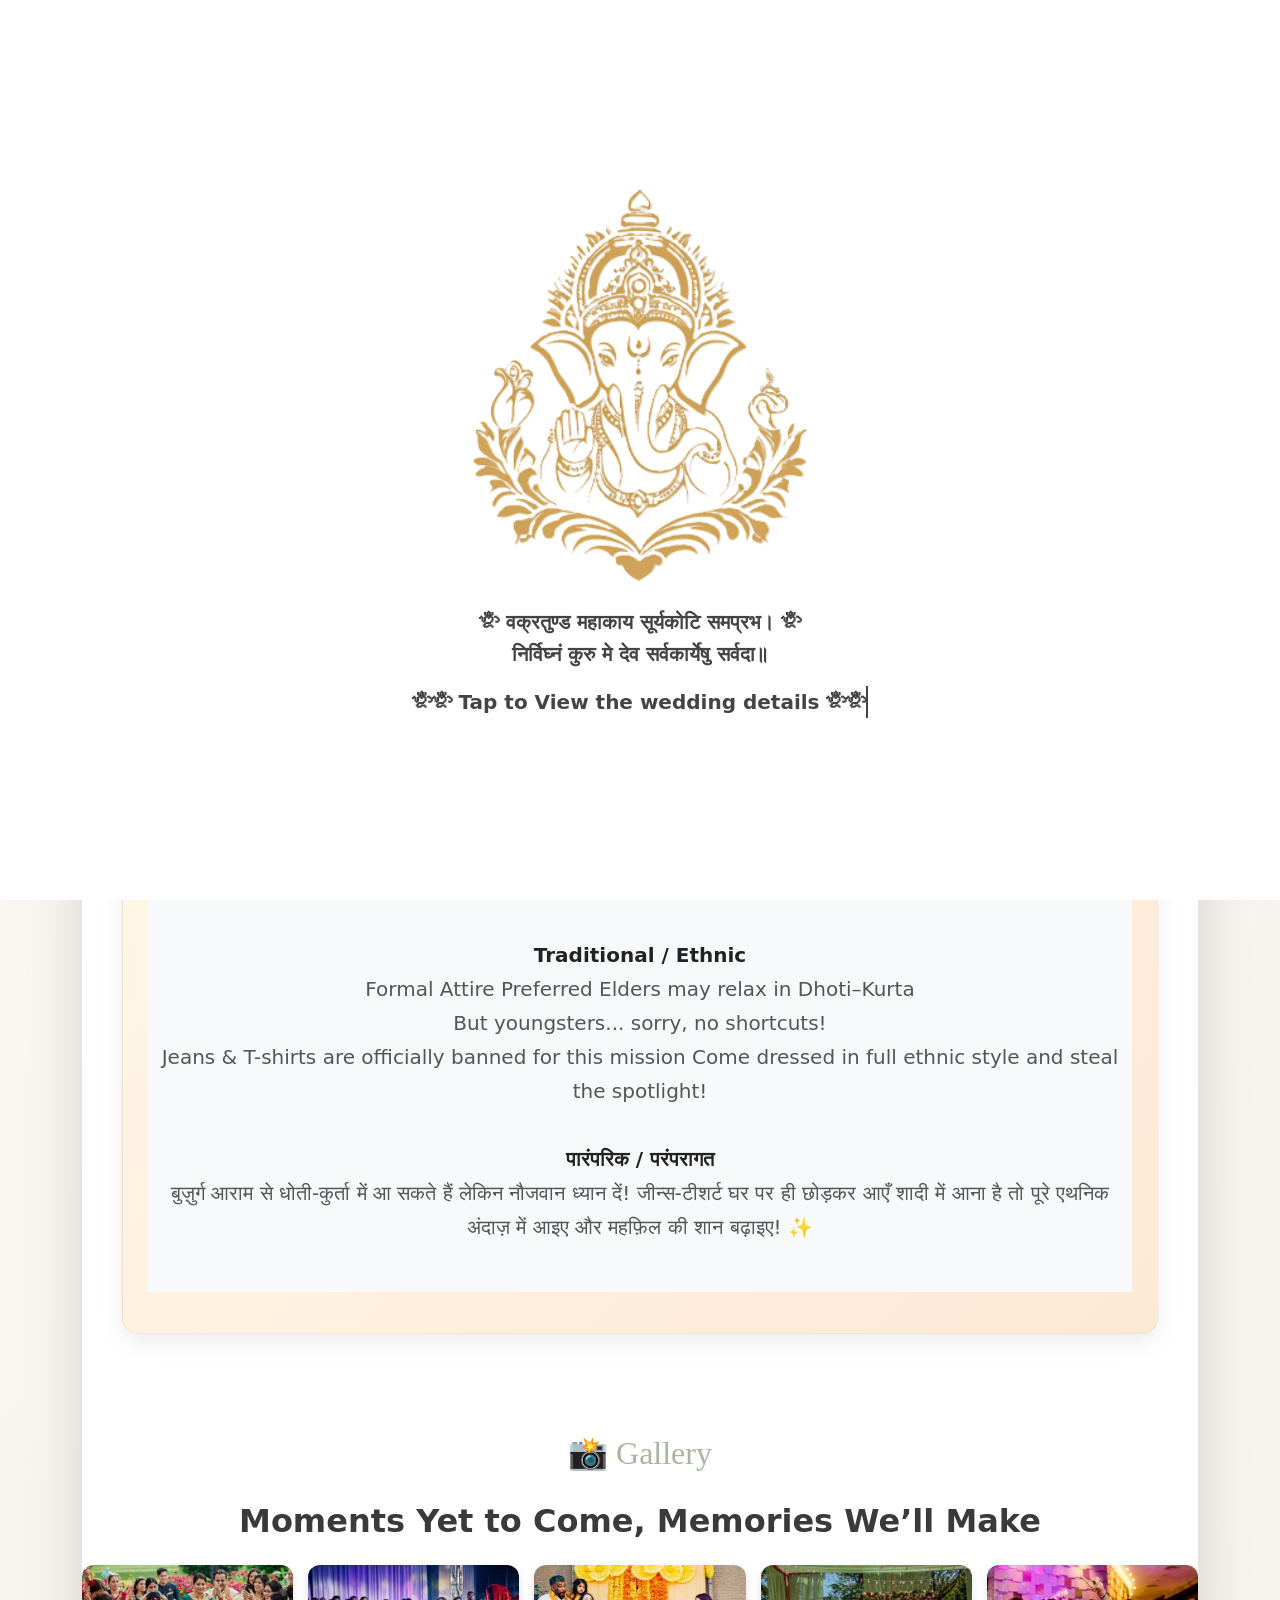
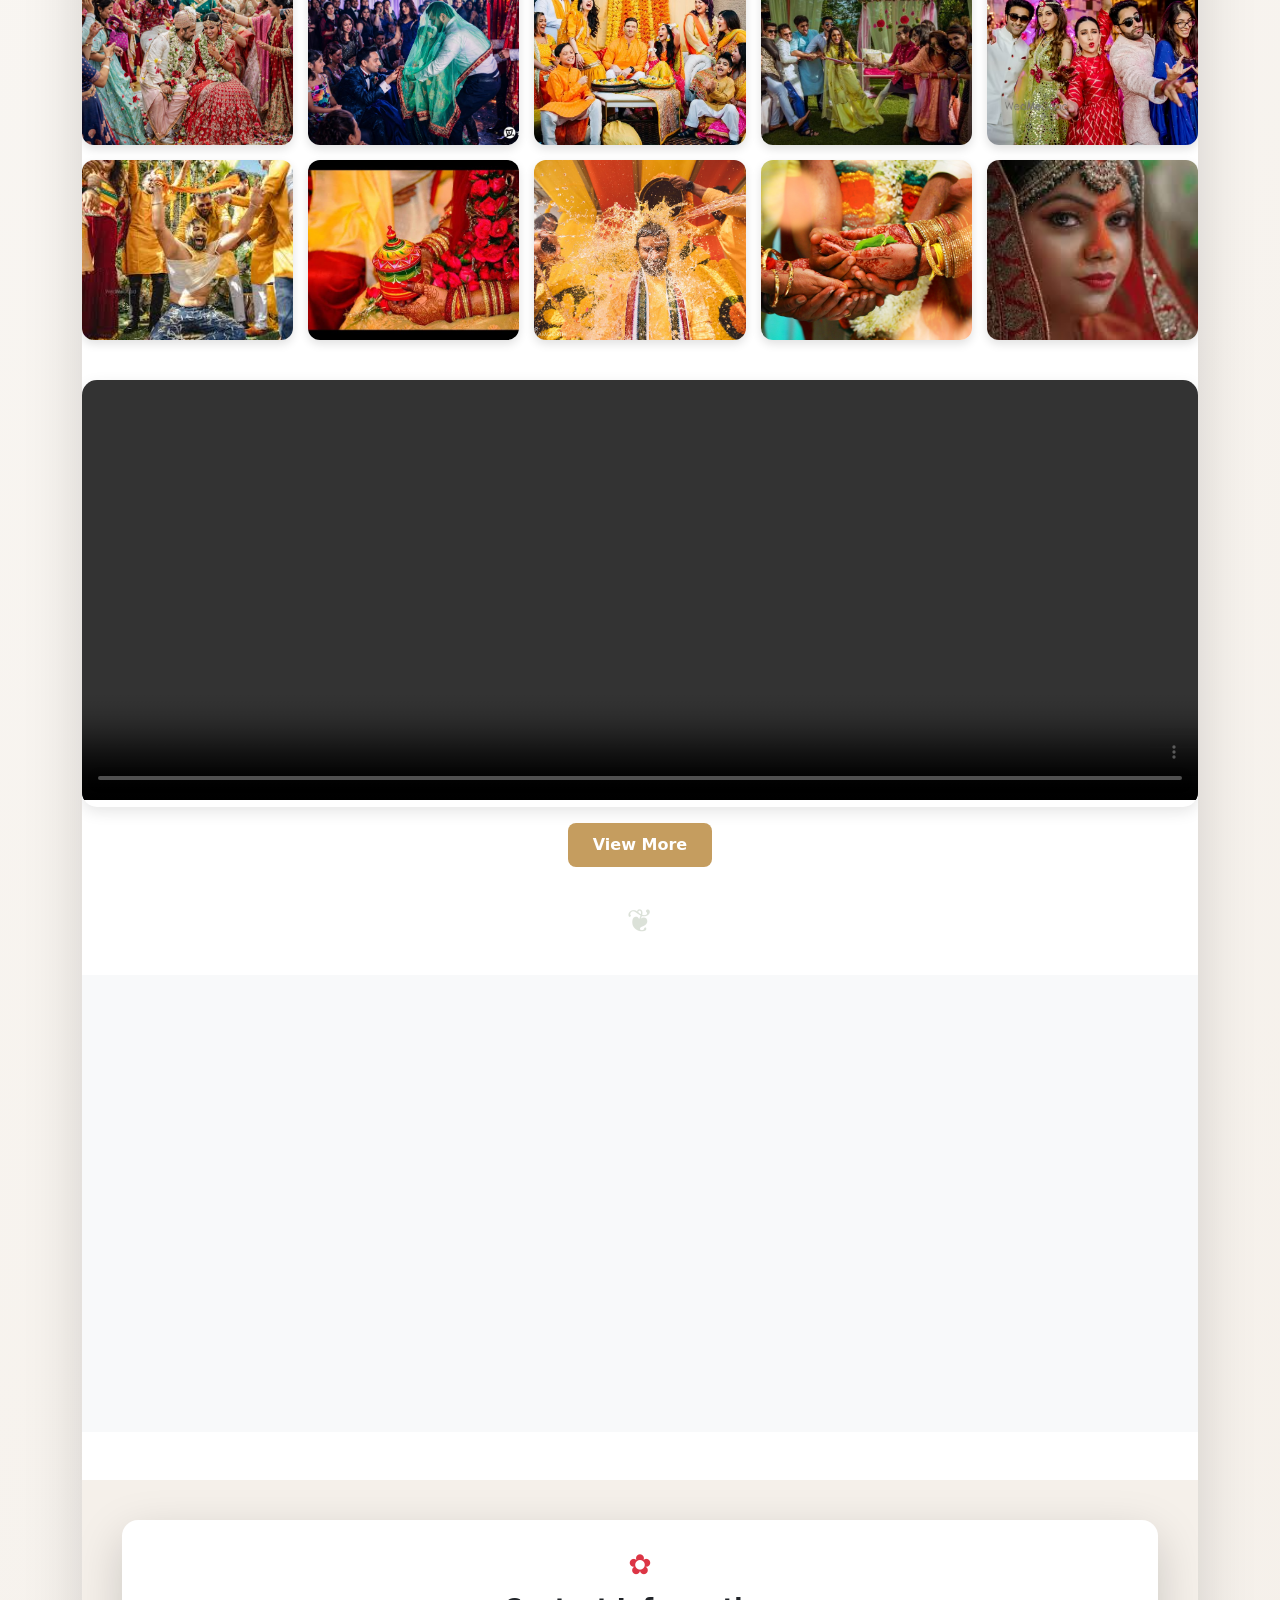
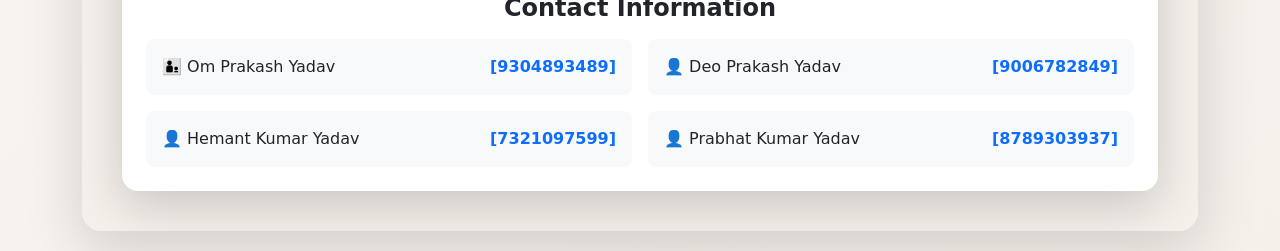
==== commit 18019923: "Update details.html" ====
--- a/details.html
+++ b/details.html
@@ -149,7 +149,7 @@
                 </div>
             </div>
 
-            <div style="text-align:center;">
+            <div class="mt-3" style="text-align:center;">
                 <button class="view-more-btn" onclick="showMoreVideos(this)">
                     View More
                 </button>
@@ -171,24 +171,48 @@
 
 
 
-            <div class="footer-section">
-
-
-                <div class="decorative-element">✿</div>
-
-                <div style="margin-top: 25px; color: var(--color-charcoal); opacity: 0.8;">
-                    For any queries, please contact:<br>
-                    <strong>Om Prakash Yadav (father):</strong> [9304893489]<br>
-                    <strong>Deo Prakash Yadav:</strong>[7549917699] <br>
-                    <strong>Hemant Kumar Yadav:</strong> [7321097599]<br>
-                    <strong>Prabhat Kumar Yadav:</strong> [8789303937]
-                </div>
-
-                <div class="social-links">
-                    <a href="#" class="social-link" title="WhatsApp">💬</a>
-                    <a href="#" class="social-link" title="Location">🗺️</a>
-                    <a href="#" class="social-link" title="Calendar">📅</a>
-                </div>
+            <div class="footer-section mt-5">
+                    <div class="card shadow-lg border-0 rounded-4 p-4 text-center">
+
+                        <!-- Decorative Icon -->
+                        <div class="mb-2 fs-3 text-danger">✿</div>
+
+                        <h4 class="fw-bold mb-3">Contact Information</h4>
+
+                        <!-- Contact List -->
+                        <div class="row g-3">
+
+                            <div class="col-md-6">
+                                <div class="p-3 bg-light rounded-3 d-flex justify-content-between align-items-center">
+                                    <span>👨‍👦 Om Prakash Yadav</span>
+                                    <strong class="text-primary">[9304893489]</strong>
+                                </div>
+                            </div>
+
+                            <div class="col-md-6">
+                                <div class="p-3 bg-light rounded-3 d-flex justify-content-between align-items-center">
+                                    <span>👤 Deo Prakash Yadav</span>
+                                    <strong class="text-primary">[9006782849]</strong>
+                                </div>
+                            </div>
+
+                            <div class="col-md-6">
+                                <div class="p-3 bg-light rounded-3 d-flex justify-content-between align-items-center">
+                                    <span>👤 Hemant Kumar Yadav</span>
+                                    <strong class="text-primary">[7321097599]</strong>
+                                </div>
+                            </div>
+
+                            <div class="col-md-6">
+                                <div class="p-3 bg-light rounded-3 d-flex justify-content-between align-items-center">
+                                    <span>👤 Prabhat Kumar Yadav</span>
+                                    <strong class="text-primary">[8789303937]</strong>
+                                </div>
+                            </div>
+
+                        </div>
+                </div>
+
             </div>
         </div>
     </div>
@@ -199,12 +223,12 @@
             <img src="ganesh.png" style="width:80%; margin-bottom:10px; min-height:200px; animation:fadeIn 1.5s ease;">
 
             <p>
-             ᬒᬁ  वक्रतुण्ड महाकाय सूर्यकोटि समप्रभ। ᬒᬁ<br>
-                निर्विघ्नं कुरु मे देव सर्वकार्येषु सर्वदा॥ 
+                ᬒᬁ वक्रतुण्ड महाकाय सूर्यकोटि समप्रभ। ᬒᬁ<br>
+                निर्विघ्नं कुरु मे देव सर्वकार्येषु सर्वदा॥
             </p>
 
             <div class="typewriter">
-               ᬒᬁᬒᬁ Tap to View the wedding details ᬒᬁᬒᬁ
+                ᬒᬁᬒᬁ Tap to View the wedding details ᬒᬁᬒᬁ
             </div>
 
         </div>
--- a/style.css
+++ b/style.css
@@ -165,14 +165,32 @@
       padding: 50px 40px;
   }
 
-  .section-title {
-      font-family: var(--font-display);
-      font-size: 1.8rem;
-      color: var(--color-sage);
-      text-align: center;
-      margin-bottom: 25px;
-      letter-spacing: 1px;
-  }
+ .section-title {
+  font-family: var(--font-display);
+  font-size: 1.8rem;
+  color: var(--color-sage);
+  text-align: center;
+  margin-bottom: 25px;
+  letter-spacing: 1px;
+}
+
+.section-titl {
+  font-family: var(--font-display);
+  font-size: 1.5rem;
+  color: var(--color-sage);
+  text-align: center;
+  margin-bottom: 25px;
+  letter-spacing: 1px;
+}
+
+/* Extra spacing on mobile */
+@media (max-width: 768px) {
+  .section-title,
+  .section-titl {
+    margin-top: 50px;   /* adjust value as needed */
+  }
+}
+
 
   .message {
       font-size: 1.1rem;
@@ -425,12 +443,7 @@
 .gallery-img:hover{
     transform:scale(1.06);
 }
-.video-grid{
-display:grid;
-grid-template-columns:repeat(auto-fit,minmax(300px,1fr));
-gap:25px;
-margin-bottom:20px;
-}
+
 
 .video-card{
 border-radius:15px;
@@ -440,7 +453,7 @@
 
 .video-card video{
 width:100%;
-height:220px;
+height:420px;
 object-fit:cover;
 }
 
@@ -504,4 +517,45 @@
 color:#222;
 font-weight:600;
 }
-
+/* Overlay animation */
+#startScreen {
+  animation: fadeOverlay 0.8s ease;
+}
+
+/* Image animation */
+#startScreen img {
+  animation: zoomFade 1.5s ease;
+}
+
+
+/* KEYFRAMES */
+
+/* Overlay fade */
+@keyframes fadeOverlay {
+  from { opacity: 0; }
+  to { opacity: 1; }
+}
+
+/* Image zoom + fade */
+@keyframes zoomFade {
+  from {
+    opacity: 0;
+    transform: scale(0.7);
+  }
+  to {
+    opacity: 1;
+    transform: scale(1);
+  }
+}
+
+/* Text slide + fade */
+@keyframes textFade {
+  from {
+    opacity: 0;
+    transform: translateY(30px);
+  }
+  to {
+    opacity: 1;
+    transform: translateY(0);
+  }
+}
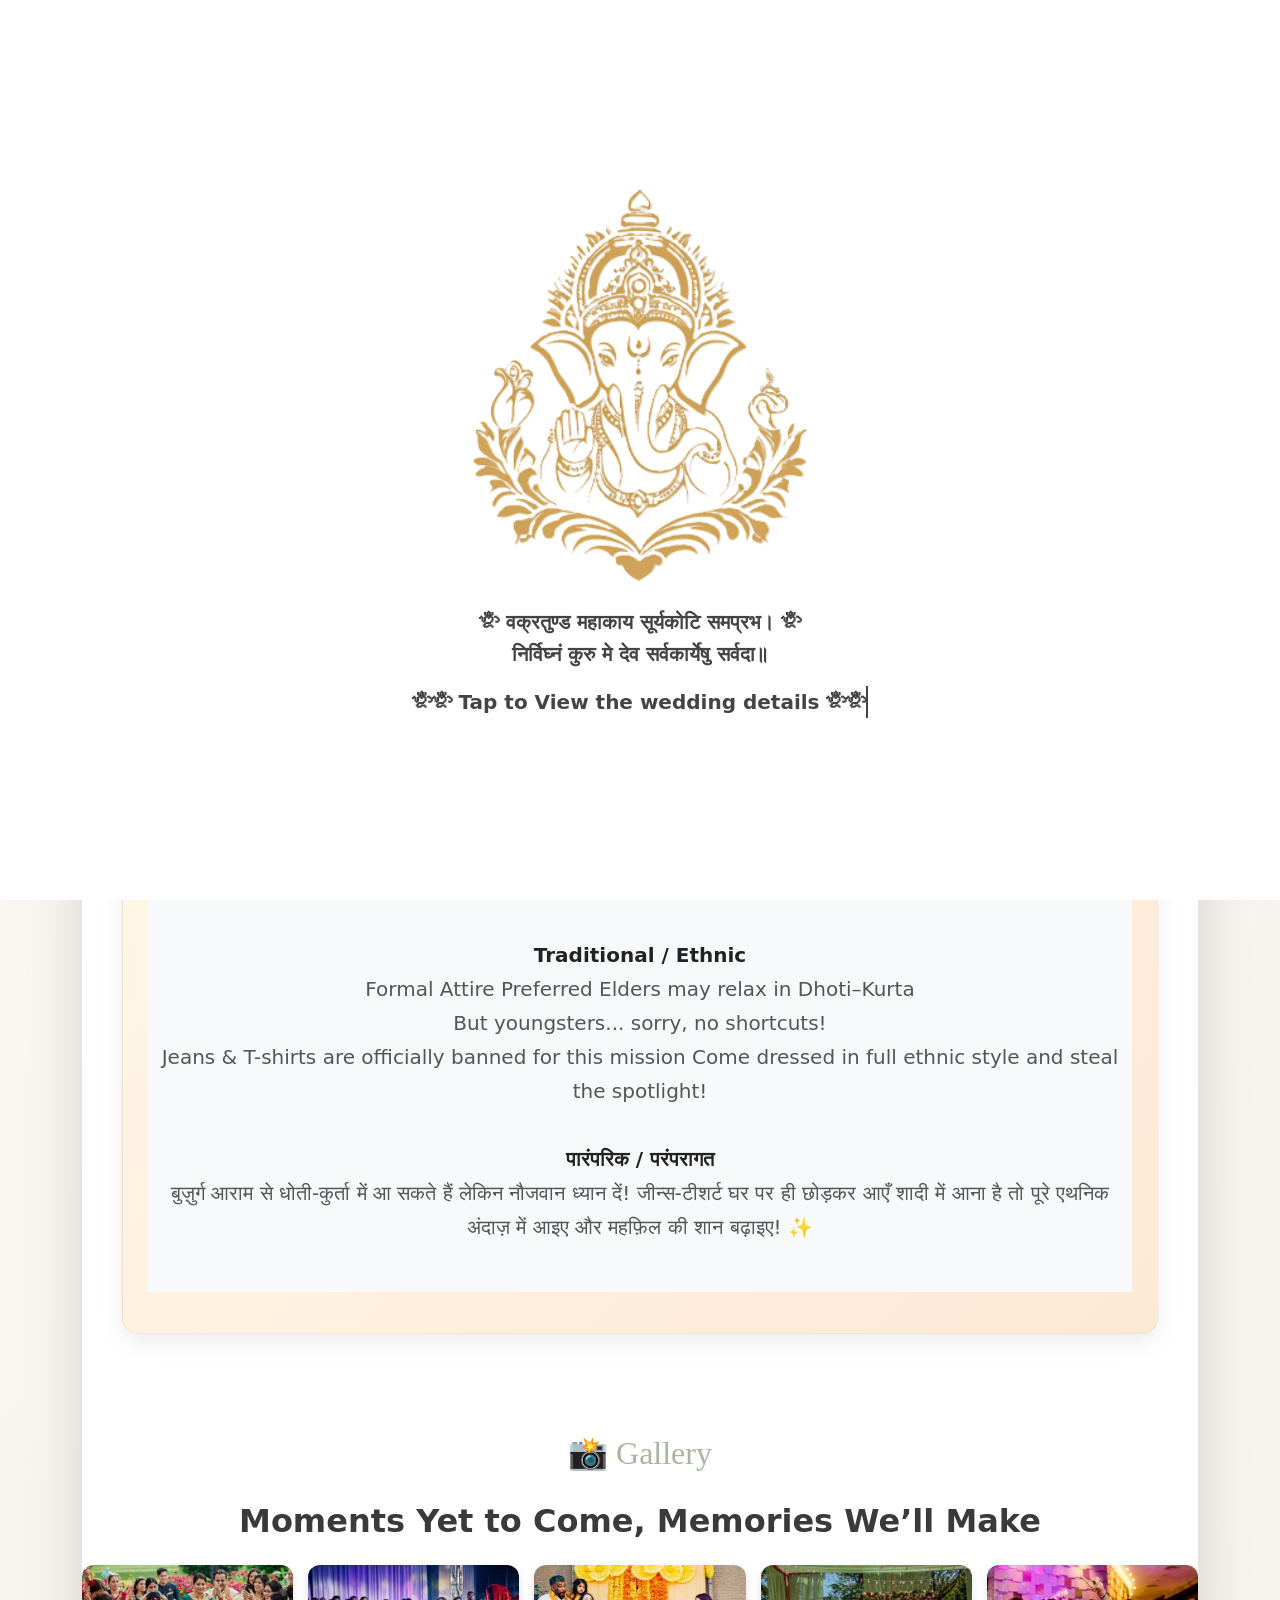
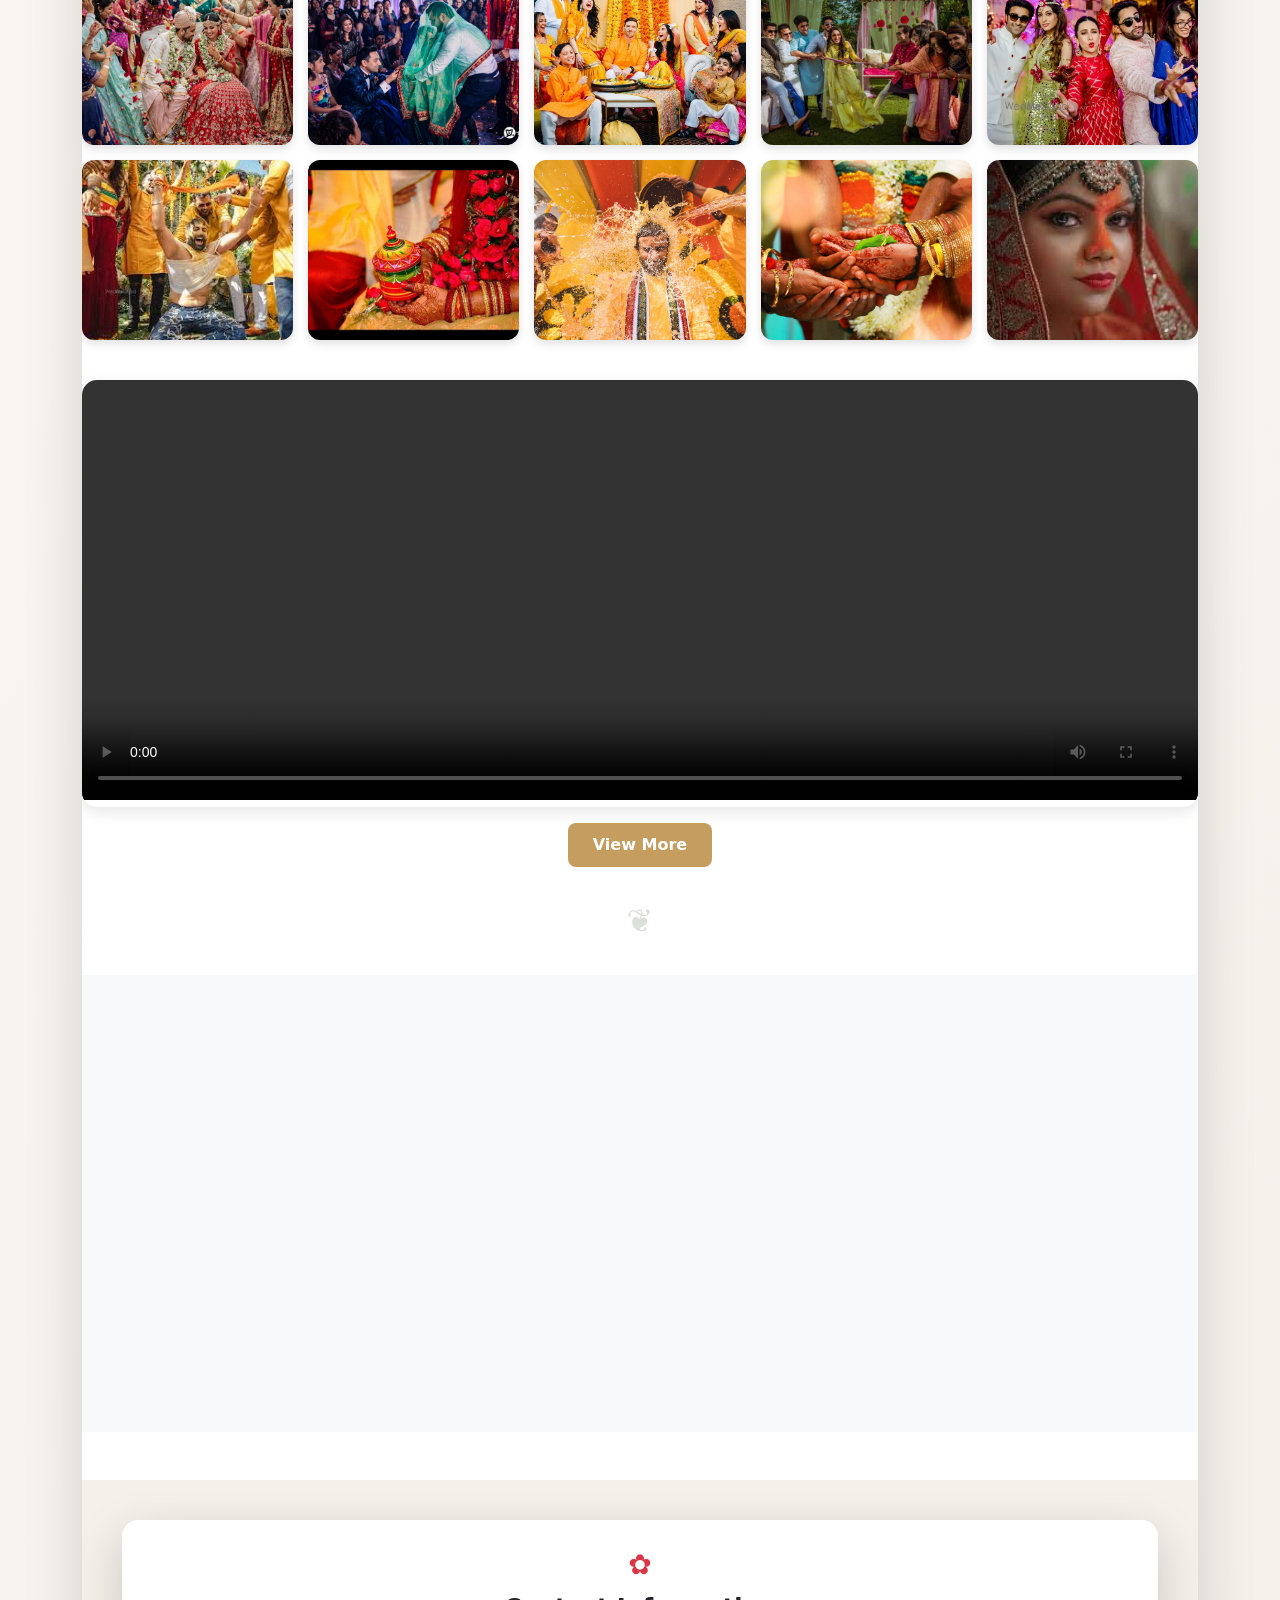
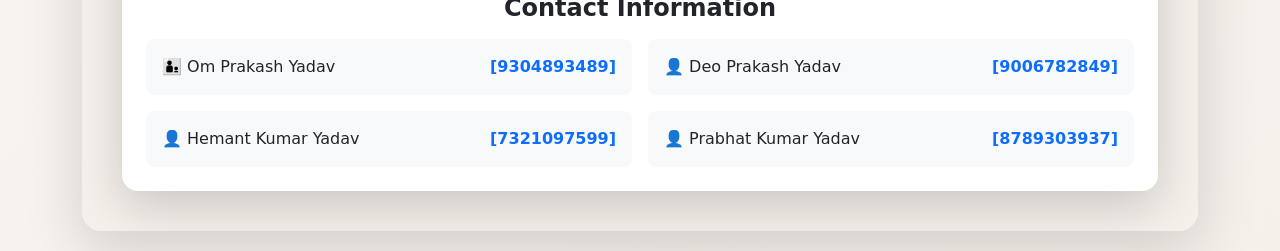
==== commit 1aff082b: "Update details.html" ====
--- a/details.html
+++ b/details.html
@@ -276,7 +276,7 @@
     </style>
 
     <audio id="bgMusic" loop>
-        <source src="weading.mp3" type="audio/mpeg">
+        <source src="weading2.mp3" type="audio/mpeg">
     </audio>
     <script>
         window.addEventListener("load", function () {
